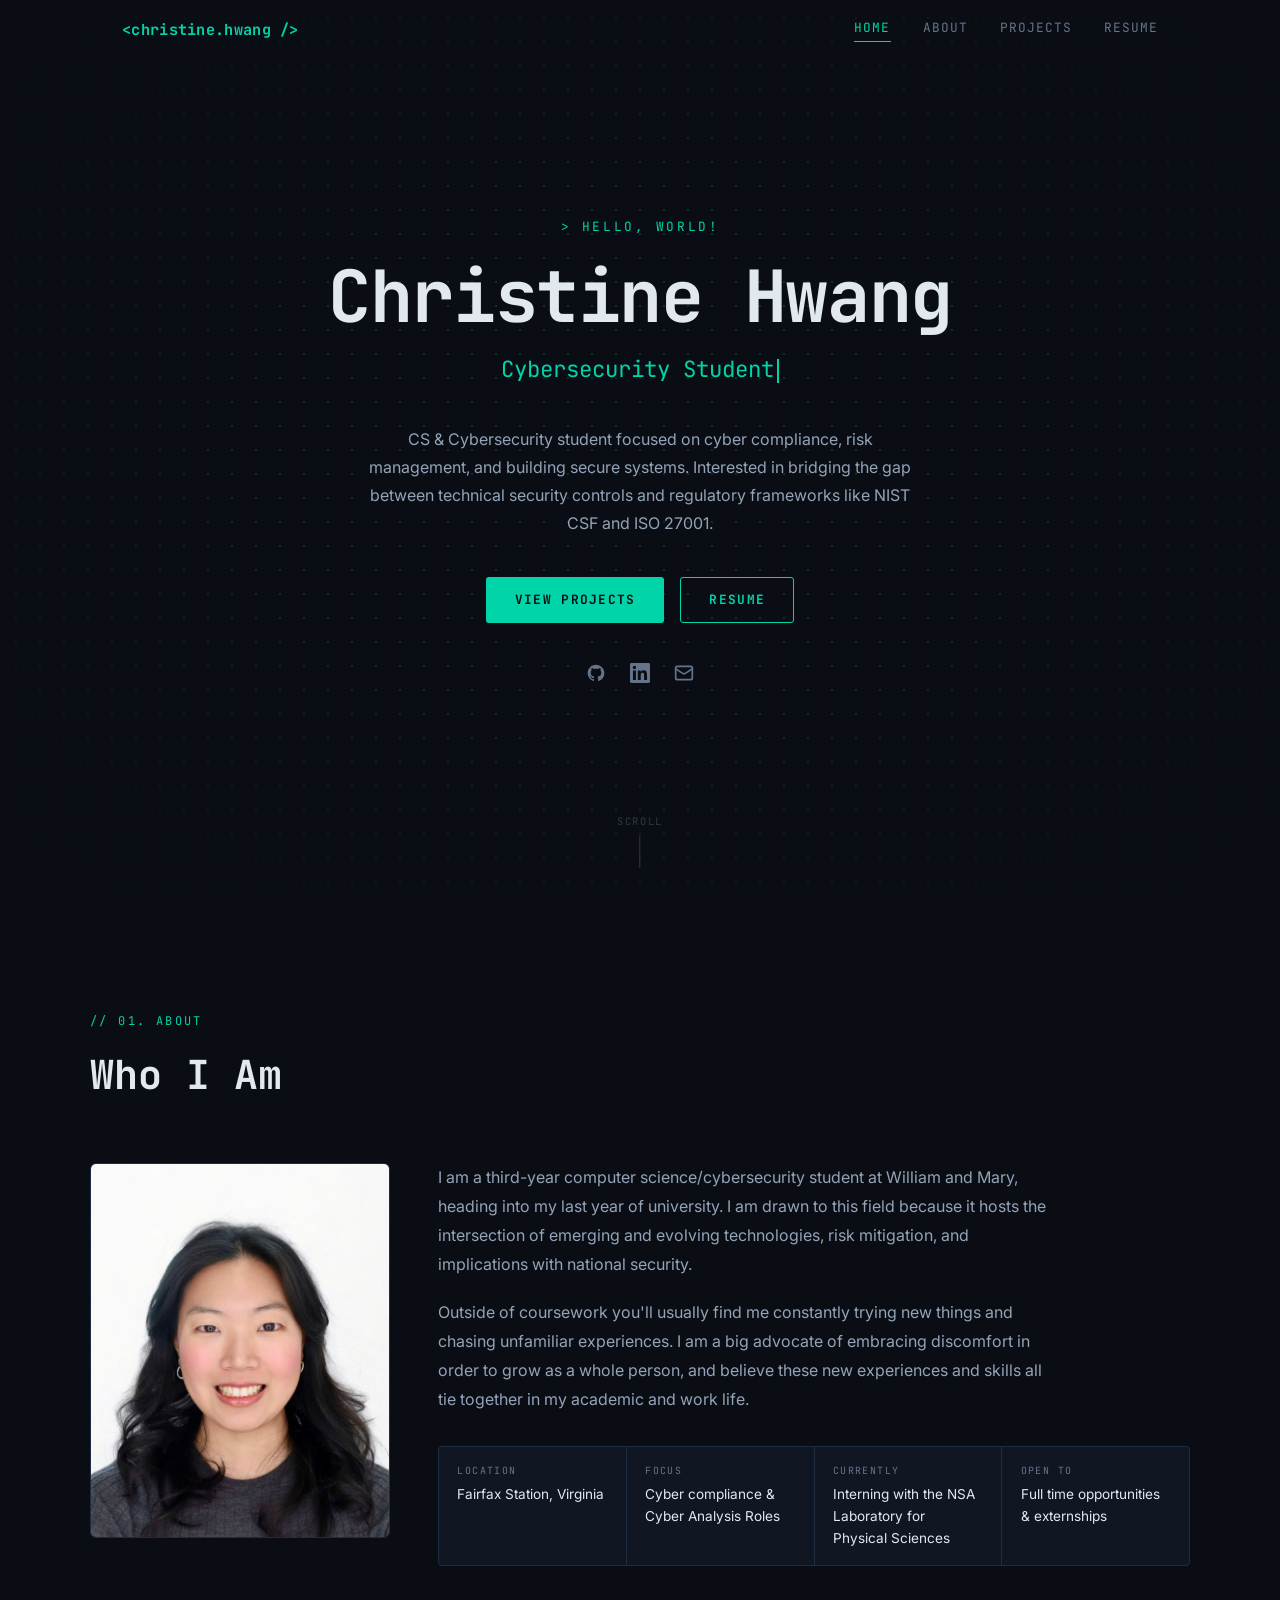
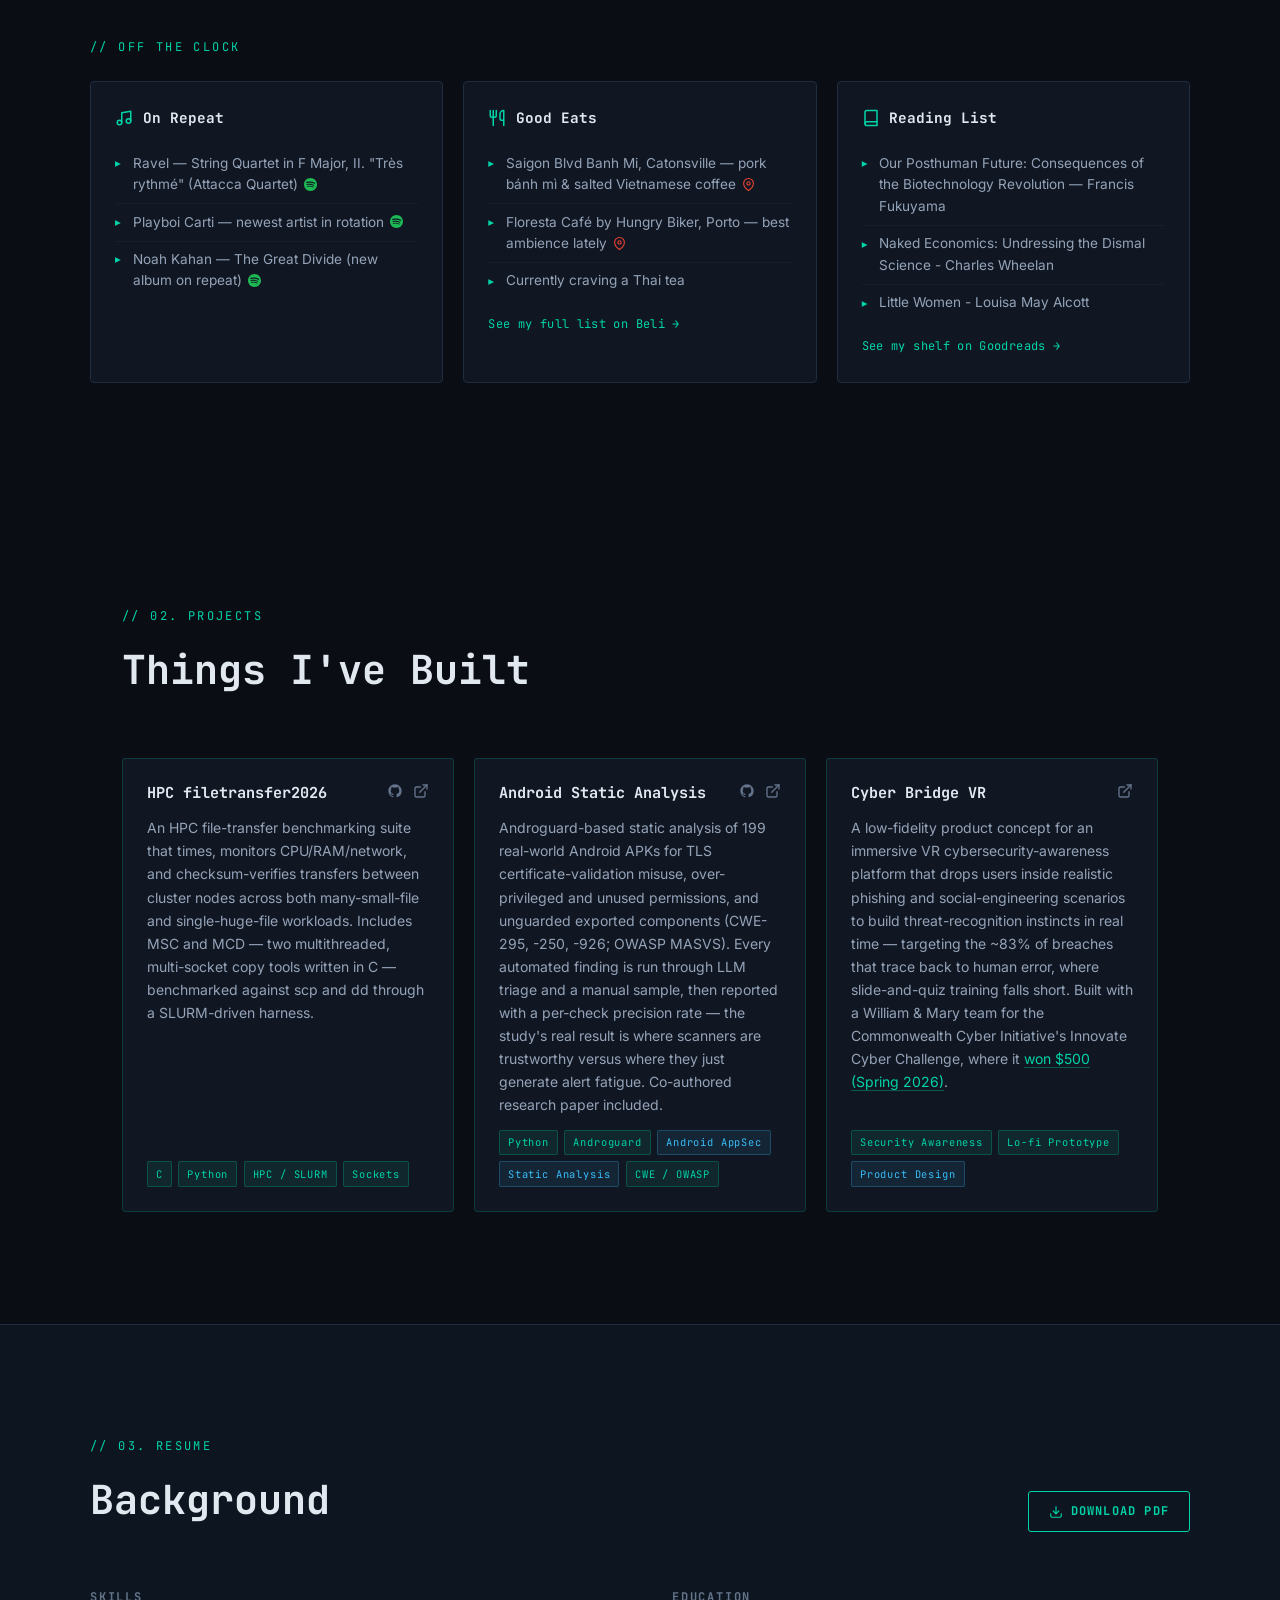
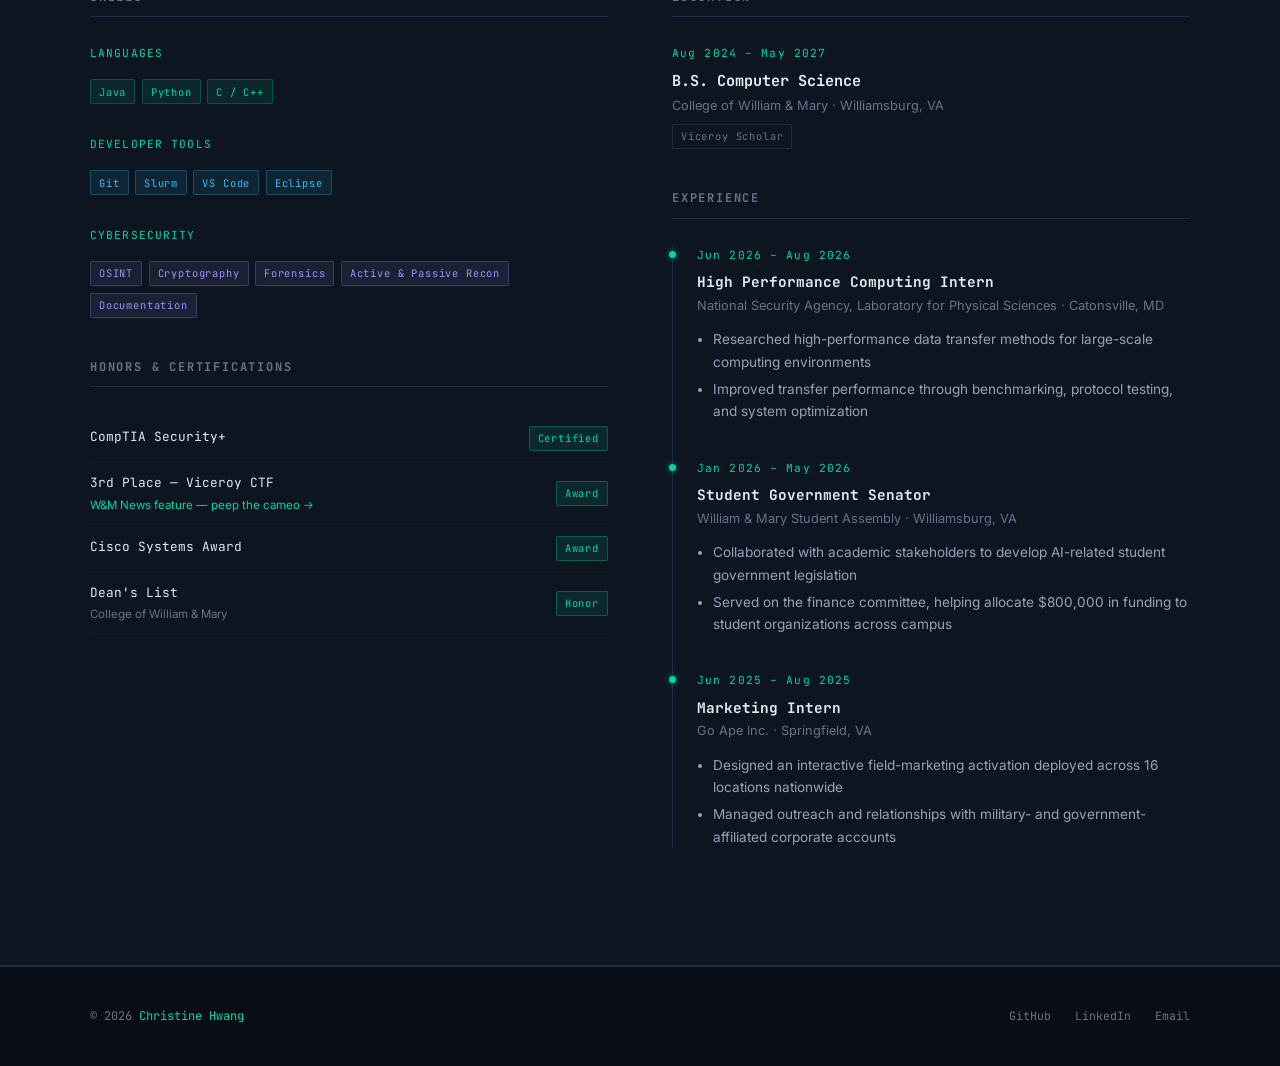
==== index.html @ 4d692318 "edit todo" ====
<!DOCTYPE html>
<html lang="en">
<head>
  <meta charset="UTF-8" />
  <meta name="viewport" content="width=device-width, initial-scale=1.0" />
  <title>Christine Hwang — Cybersecurity Portfolio</title>
  <meta name="description" content="Christine Hwang — CS &amp; Cybersecurity student focused on cyber compliance, risk management, and building secure systems." />

  <link rel="preconnect" href="https://fonts.googleapis.com" />
  <link rel="preconnect" href="https://fonts.gstatic.com" crossorigin />
  <link href="https://fonts.googleapis.com/css2?family=Inter:wght@400;500&family=JetBrains+Mono:wght@400;700&display=swap" rel="stylesheet" />

  <link rel="stylesheet" href="styles.css" />
</head>
<body>

  <!-- ===== Nav (fixed, scroll-spy) ===== -->
  <nav class="nav" id="nav" aria-label="Primary">
    <div class="nav__inner">
      <a class="nav__brand" href="#home">&lt;christine.hwang /&gt;</a>
      <div class="nav__links">
        <a href="#home" data-nav="home">Home</a>
        <a href="#about" data-nav="about">About</a>
        <a href="#projects" data-nav="projects">Projects</a>
        <a href="#resume" data-nav="resume">Resume</a>
      </div>
    </div>
  </nav>

  <main>

    <!-- ===== Hero ===== -->
    <section id="home" class="hero">
      <div class="hero__grid" aria-hidden="true"></div>
      <div class="hero__reveal" id="hero-reveal" aria-hidden="true"></div>
      <div class="hero__vignette" aria-hidden="true"></div>

      <div class="hero__content">
        <p class="hero__eyebrow">&gt; Hello, World!</p>
        <h1 class="hero__name">Christine Hwang</h1>
        <div class="hero__role">
          <span id="typed-role"></span><span class="cursor" aria-hidden="true"></span>
        </div>
        <p class="hero__intro">
          CS &amp; Cybersecurity student focused on cyber compliance, risk management, and
          building secure systems. Interested in bridging the gap between technical security
          controls and regulatory frameworks like NIST CSF and ISO 27001.
        </p>
        <div class="hero__actions">
          <a class="btn btn--solid" href="#projects">View Projects</a>
          <a class="btn btn--ghost" href="#resume">Resume</a>
        </div>
        <div class="hero__socials">
          <a href="https://github.com/chrisjhwang" aria-label="GitHub" target="_blank" rel="noopener noreferrer">
            <svg width="20" height="20" viewBox="0 0 24 24" fill="currentColor" aria-hidden="true"><path d="M12 2C6.477 2 2 6.484 2 12.017c0 4.425 2.865 8.18 6.839 9.504.5.092.682-.217.682-.483 0-.237-.008-.868-.013-1.703-2.782.605-3.369-1.343-3.369-1.343-.454-1.158-1.11-1.466-1.11-1.466-.908-.62.069-.608.069-.608 1.003.07 1.531 1.032 1.531 1.032.892 1.53 2.341 1.088 2.91.832.092-.647.35-1.088.636-1.338-2.22-.253-4.555-1.113-4.555-4.951 0-1.093.39-1.988 1.029-2.688-.103-.253-.446-1.272.098-2.65 0 0 .84-.27 2.75 1.026A9.564 9.564 0 0112 6.844c.85.004 1.705.115 2.504.337 1.909-1.296 2.747-1.027 2.747-1.027.546 1.379.202 2.398.1 2.651.64.7 1.028 1.595 1.028 2.688 0 3.848-2.339 4.695-4.566 4.943.359.309.678.92.678 1.855 0 1.338-.012 2.419-.012 2.747 0 .268.18.58.688.482A10.019 10.019 0 0022 12.017C22 6.484 17.522 2 12 2z" /></svg>
          </a>
          <a href="https://linkedin.com/in/christine-hwang-834550258/" aria-label="LinkedIn" target="_blank" rel="noopener noreferrer">
            <svg width="20" height="20" viewBox="0 0 24 24" fill="currentColor" aria-hidden="true"><path d="M20.447 20.452h-3.554v-5.569c0-1.328-.027-3.037-1.852-3.037-1.853 0-2.136 1.445-2.136 2.939v5.667H9.351V9h3.414v1.561h.046c.477-.9 1.637-1.85 3.37-1.85 3.601 0 4.267 2.37 4.267 5.455v6.286zM5.337 7.433a2.062 2.062 0 01-2.063-2.065 2.064 2.064 0 112.063 2.065zm1.782 13.019H3.555V9h3.564v11.452zM22.225 0H1.771C.792 0 0 .774 0 1.729v20.542C0 23.227.792 24 1.771 24h20.451C23.2 24 24 23.227 24 22.271V1.729C24 .774 23.2 0 22.222 0h.003z" /></svg>
          </a>
          <!-- TODO: confirm this is the email you want public -->
          <a href="mailto:christinehwang19@gmail.com" aria-label="Email">
            <svg width="20" height="20" viewBox="0 0 24 24" fill="none" stroke="currentColor" stroke-width="2" stroke-linecap="round" stroke-linejoin="round" aria-hidden="true"><rect x="2" y="4" width="20" height="16" rx="2" /><path d="m22 7-8.97 5.7a1.94 1.94 0 0 1-2.06 0L2 7" /></svg>
          </a>
        </div>
      </div>

      <div class="hero__scroll" aria-hidden="true">
        <span>SCROLL</span>
        <div class="hero__scroll-line"></div>
      </div>
    </section>

    <!-- ===== About ===== -->
    <section id="about" class="section about">
      <div class="about__inner">
        <div class="section__head">
          <p class="eyebrow">// 01. About</p>
          <h2>Who I Am</h2>
        </div>

        <div class="about__body">
          <!-- Headshot: drop a file named headshot.jpg in the repo root and it appears automatically -->
          <div class="about__photo">
            <img id="about-photo" src="headshot.jpg" alt="Christine Hwang" style="display:none" />
            <div id="about-photo-ph" class="about__photo-ph" role="img" aria-label="Add a headshot">
              <svg width="34" height="34" viewBox="0 0 24 24" fill="none" stroke="currentColor" stroke-width="1.5" stroke-linecap="round" stroke-linejoin="round" aria-hidden="true"><path d="M23 19a2 2 0 0 1-2 2H3a2 2 0 0 1-2-2V8a2 2 0 0 1 2-2h4l2-3h6l2 3h4a2 2 0 0 1 2 2z"/><circle cx="12" cy="13" r="4"/></svg>
              <span class="about__photo-name">headshot.jpg</span>
              <span class="about__photo-hint">drop your photo in the repo root</span>
            </div>
          </div>

          <div class="about__text">
            <!-- TODO: rewrite this in your own voice -->
            <p>
              
              I am a third-year computer science/cybersecurity student at William and Mary, heading into my last year
              of university. I am drawn to this field because it hosts the intersection of emerging and evolving technologies,
              risk mitigation, and implications with national security. 
            </p>
            <p>
              Outside of coursework you'll usually find me constantly trying new things and chasing unfamiliar experiences.
              I am a big advocate of embracing discomfort in order to grow as a whole person, and believe these new experiences
              and skills all tie together in my academic and work life. 
            </p>

            <!-- TODO: fill in your real details -->
            <dl class="about__facts">
              <div><dt>Location</dt><dd>Fairfax Station, Virginia</dd></div>
              <div><dt>Focus</dt><dd>Cyber compliance &amp; Cyber Analysis Roles</dd></div>
              <div><dt>Currently</dt><dd>Interning with the NSA Laboratory for Physical Sciences</dd></div>
              <div><dt>Open to</dt><dd>Full time opportunities &amp; externships</dd></div>
            </dl>
          </div>
        </div>

        <!-- ===== Personal interests ===== -->
        <div class="about__interests-head">
          <p class="eyebrow">// off the clock</p>
        </div>
        <div class="interests">

          <article class="interest">
            <div class="interest__head">
              <svg width="18" height="18" viewBox="0 0 24 24" fill="none" stroke="currentColor" stroke-width="2" stroke-linecap="round" stroke-linejoin="round" aria-hidden="true"><path d="M9 18V5l12-2v13"/><circle cx="6" cy="18" r="3"/><circle cx="18" cy="16" r="3"/></svg>
              <h3>On Repeat</h3>
            </div>
            <ul>
              <li><a href="https://open.spotify.com/track/03xNvkEGvWun72mB5sA6zo" target="_blank" rel="noopener noreferrer">Ravel — String Quartet in F Major, II. "Très rythmé" (Attacca Quartet)<svg class="spotify-ico" viewBox="0 0 24 24" fill="currentColor" aria-hidden="true"><path d="M12 0C5.4 0 0 5.4 0 12s5.4 12 12 12 12-5.4 12-12S18.66 0 12 0zm5.521 17.34c-.24.359-.66.48-1.021.24-2.82-1.74-6.36-2.101-10.561-1.141-.418.122-.779-.179-.899-.539-.12-.421.18-.78.54-.9 4.56-1.021 8.52-.6 11.64 1.32.42.18.479.659.301 1.02zm1.44-3.3c-.301.42-.841.6-1.262.3-3.239-1.98-8.159-2.58-11.939-1.38-.479.12-1.02-.12-1.14-.6-.12-.48.12-1.021.6-1.141C9.6 9.9 15 10.561 18.72 12.84c.361.181.54.78.241 1.2zm.12-3.36C15.24 8.4 8.82 8.16 5.16 9.301c-.6.179-1.2-.181-1.38-.721-.18-.601.18-1.2.72-1.381 4.26-1.26 11.28-1.02 15.721 1.621.539.3.719 1.02.419 1.56-.299.421-1.02.599-1.559.3z"/></svg></a></li>
              <li><a href="https://open.spotify.com/artist/699OTQXzgjhIYAHMy9RyPD" target="_blank" rel="noopener noreferrer">Playboi Carti — newest artist in rotation<svg class="spotify-ico" viewBox="0 0 24 24" fill="currentColor" aria-hidden="true"><path d="M12 0C5.4 0 0 5.4 0 12s5.4 12 12 12 12-5.4 12-12S18.66 0 12 0zm5.521 17.34c-.24.359-.66.48-1.021.24-2.82-1.74-6.36-2.101-10.561-1.141-.418.122-.779-.179-.899-.539-.12-.421.18-.78.54-.9 4.56-1.021 8.52-.6 11.64 1.32.42.18.479.659.301 1.02zm1.44-3.3c-.301.42-.841.6-1.262.3-3.239-1.98-8.159-2.58-11.939-1.38-.479.12-1.02-.12-1.14-.6-.12-.48.12-1.021.6-1.141C9.6 9.9 15 10.561 18.72 12.84c.361.181.54.78.241 1.2zm.12-3.36C15.24 8.4 8.82 8.16 5.16 9.301c-.6.179-1.2-.181-1.38-.721-.18-.601.18-1.2.72-1.381 4.26-1.26 11.28-1.02 15.721 1.621.539.3.719 1.02.419 1.56-.299.421-1.02.599-1.559.3z"/></svg></a></li>
              <li><a href="https://open.spotify.com/album/0TSynllAnze7KMhv6J7W18" target="_blank" rel="noopener noreferrer">Noah Kahan — The Great Divide (new album on repeat)<svg class="spotify-ico" viewBox="0 0 24 24" fill="currentColor" aria-hidden="true"><path d="M12 0C5.4 0 0 5.4 0 12s5.4 12 12 12 12-5.4 12-12S18.66 0 12 0zm5.521 17.34c-.24.359-.66.48-1.021.24-2.82-1.74-6.36-2.101-10.561-1.141-.418.122-.779-.179-.899-.539-.12-.421.18-.78.54-.9 4.56-1.021 8.52-.6 11.64 1.32.42.18.479.659.301 1.02zm1.44-3.3c-.301.42-.841.6-1.262.3-3.239-1.98-8.159-2.58-11.939-1.38-.479.12-1.02-.12-1.14-.6-.12-.48.12-1.021.6-1.141C9.6 9.9 15 10.561 18.72 12.84c.361.181.54.78.241 1.2zm.12-3.36C15.24 8.4 8.82 8.16 5.16 9.301c-.6.179-1.2-.181-1.38-.721-.18-.601.18-1.2.72-1.381 4.26-1.26 11.28-1.02 15.721 1.621.539.3.719 1.02.419 1.56-.299.421-1.02.599-1.559.3z"/></svg></a></li>
            </ul>
          </article>

          <article class="interest">
            <div class="interest__head">
              <svg width="18" height="18" viewBox="0 0 24 24" fill="none" stroke="currentColor" stroke-width="2" stroke-linecap="round" stroke-linejoin="round" aria-hidden="true"><path d="M3 2v7c0 1.1.9 2 2 2h4a2 2 0 0 0 2-2V2"/><path d="M7 2v20"/><path d="M21 15V2a5 5 0 0 0-5 5v6c0 1.1.9 2 2 2h3Zm0 0v7"/></svg>
              <h3>Good Eats</h3>
            </div>
            <ul>
              <li><a href="https://maps.app.goo.gl/Cpziunf4CgiHxiMq6" target="_blank" rel="noopener noreferrer">Saigon Blvd Banh Mi, Catonsville — pork bánh mì &amp; salted Vietnamese coffee<svg class="map-ico" viewBox="0 0 24 24" fill="none" stroke="currentColor" stroke-width="2" stroke-linecap="round" stroke-linejoin="round" aria-hidden="true"><path d="M21 10c0 7-9 13-9 13s-9-6-9-13a9 9 0 0 1 18 0z"/><circle cx="12" cy="10" r="3"/></svg></a></li>
              <li><a href="https://maps.app.goo.gl/yTopE5r37aTAWzpeA" target="_blank" rel="noopener noreferrer">Floresta Café by Hungry Biker, Porto — best ambience lately<svg class="map-ico" viewBox="0 0 24 24" fill="none" stroke="currentColor" stroke-width="2" stroke-linecap="round" stroke-linejoin="round" aria-hidden="true"><path d="M21 10c0 7-9 13-9 13s-9-6-9-13a9 9 0 0 1 18 0z"/><circle cx="12" cy="10" r="3"/></svg></a></li>
              <li>Currently craving a Thai tea</li>
            </ul>
            <a class="interest__link" href="https://beliapp.co/app/chwang02" target="_blank" rel="noopener noreferrer">See my full list on Beli →</a>
          </article>

          <article class="interest">
            <div class="interest__head">
              <svg width="18" height="18" viewBox="0 0 24 24" fill="none" stroke="currentColor" stroke-width="2" stroke-linecap="round" stroke-linejoin="round" aria-hidden="true"><path d="M4 19.5A2.5 2.5 0 0 1 6.5 17H20"/><path d="M6.5 2H20v20H6.5A2.5 2.5 0 0 1 4 19.5v-15A2.5 2.5 0 0 1 6.5 2z"/></svg>
              <h3>Reading List</h3>
            </div>
            <ul>
              <li>Our Posthuman Future: Consequences of the Biotechnology Revolution — Francis Fukuyama</li>
              <li>Naked Economics: Undressing the Dismal Science - Charles Wheelan</li>
              <li>Little Women - Louisa May Alcott</li>
            </ul>
            <a class="interest__link" href="https://www.goodreads.com/user/show/165734428-christine" target="_blank" rel="noopener noreferrer">See my shelf on Goodreads →</a>
          </article>

        </div>
      </div>
    </section>

    <!-- ===== Projects ===== -->
    <section id="projects" class="section projects">
      <div class="section__head">
        <p class="eyebrow">// 02. Projects</p>
        <h2>Things I&apos;ve Built</h2>
      </div>

      <div class="project-grid">

        <!-- Real project -->
        <article class="card card--highlight">
          <div class="card__top">
            <h3>HPC filetransfer2026</h3>
            <div class="card__links">
              <a href="https://github.com/chrisjhwang/filetransfer2026" aria-label="GitHub" target="_blank" rel="noopener noreferrer">
                <svg width="16" height="16" viewBox="0 0 24 24" fill="currentColor" aria-hidden="true"><path d="M12 2C6.477 2 2 6.484 2 12.017c0 4.425 2.865 8.18 6.839 9.504.5.092.682-.217.682-.483 0-.237-.008-.868-.013-1.703-2.782.605-3.369-1.343-3.369-1.343-.454-1.158-1.11-1.466-1.11-1.466-.908-.62.069-.608.069-.608 1.003.07 1.531 1.032 1.531 1.032.892 1.53 2.341 1.088 2.91.832.092-.647.35-1.088.636-1.338-2.22-.253-4.555-1.113-4.555-4.951 0-1.093.39-1.988 1.029-2.688-.103-.253-.446-1.272.098-2.65 0 0 .84-.27 2.75 1.026A9.564 9.564 0 0112 6.844c.85.004 1.705.115 2.504.337 1.909-1.296 2.747-1.027 2.747-1.027.546 1.379.202 2.398.1 2.651.64.7 1.028 1.595 1.028 2.688 0 3.848-2.339 4.695-4.566 4.943.359.309.678.92.678 1.855 0 1.338-.012 2.419-.012 2.747 0 .268.18.58.688.482A10.019 10.019 0 0022 12.017C22 6.484 17.522 2 12 2z" /></svg>
              </a>
              <a href="https://github.com/chrisjhwang/filetransfer2026/tree/feature/first-commit/docs" aria-label="Docs" target="_blank" rel="noopener noreferrer">
                <svg width="16" height="16" viewBox="0 0 24 24" fill="none" stroke="currentColor" stroke-width="2" stroke-linecap="round" stroke-linejoin="round" aria-hidden="true"><path d="M18 13v6a2 2 0 0 1-2 2H5a2 2 0 0 1-2-2V8a2 2 0 0 1 2-2h6" /><polyline points="15 3 21 3 21 9" /><line x1="10" y1="14" x2="21" y2="3" /></svg>
              </a>
            </div>
          </div>
          <p class="card__desc">
            An HPC file-transfer benchmarking suite that times, monitors CPU/RAM/network, and
            checksum-verifies transfers between cluster nodes across both many-small-file and
            single-huge-file workloads. Includes MSC and MCD — two multithreaded, multi-socket
            copy tools written in C — benchmarked against scp and dd through a SLURM-driven harness.
          </p>
          <div class="tags">
            <span class="tag" data-tag="default">C</span>
            <span class="tag" data-tag="default">Python</span>
            <span class="tag" data-tag="default">HPC / SLURM</span>
            <span class="tag" data-tag="default">Sockets</span>
          </div>
        </article>

        <!-- Real project -->
        <article class="card card--highlight">
          <div class="card__top">
            <h3>Android Static Analysis</h3>
            <div class="card__links">
              <a href="https://github.com/chrisjhwang/mobile-application-security-static-analysis" aria-label="GitHub" target="_blank" rel="noopener noreferrer">
                <svg width="16" height="16" viewBox="0 0 24 24" fill="currentColor" aria-hidden="true"><path d="M12 2C6.477 2 2 6.484 2 12.017c0 4.425 2.865 8.18 6.839 9.504.5.092.682-.217.682-.483 0-.237-.008-.868-.013-1.703-2.782.605-3.369-1.343-3.369-1.343-.454-1.158-1.11-1.466-1.11-1.466-.908-.62.069-.608.069-.608 1.003.07 1.531 1.032 1.531 1.032.892 1.53 2.341 1.088 2.91.832.092-.647.35-1.088.636-1.338-2.22-.253-4.555-1.113-4.555-4.951 0-1.093.39-1.988 1.029-2.688-.103-.253-.446-1.272.098-2.65 0 0 .84-.27 2.75 1.026A9.564 9.564 0 0112 6.844c.85.004 1.705.115 2.504.337 1.909-1.296 2.747-1.027 2.747-1.027.546 1.379.202 2.398.1 2.651.64.7 1.028 1.595 1.028 2.688 0 3.848-2.339 4.695-4.566 4.943.359.309.678.92.678 1.855 0 1.338-.012 2.419-.012 2.747 0 .268.18.58.688.482A10.019 10.019 0 0022 12.017C22 6.484 17.522 2 12 2z" /></svg>
              </a>
              <a href="https://github.com/chrisjhwang/mobile-application-security-static-analysis/blob/main/hwang-skibinski-report.pdf" aria-label="Research paper" target="_blank" rel="noopener noreferrer">
                <svg width="16" height="16" viewBox="0 0 24 24" fill="none" stroke="currentColor" stroke-width="2" stroke-linecap="round" stroke-linejoin="round" aria-hidden="true"><path d="M18 13v6a2 2 0 0 1-2 2H5a2 2 0 0 1-2-2V8a2 2 0 0 1 2-2h6" /><polyline points="15 3 21 3 21 9" /><line x1="10" y1="14" x2="21" y2="3" /></svg>
              </a>
            </div>
          </div>
          <p class="card__desc">
            Androguard-based static analysis of 199 real-world Android APKs for TLS certificate-validation
            misuse, over-privileged and unused permissions, and unguarded exported components (CWE-295, -250,
            -926; OWASP MASVS). Every automated finding is run through LLM triage and a manual sample, then
            reported with a per-check precision rate — the study's real result is where scanners are trustworthy
            versus where they just generate alert fatigue. Co-authored research paper included.
          </p>
          <div class="tags">
            <span class="tag" data-tag="default">Python</span>
            <span class="tag" data-tag="default">Androguard</span>
            <span class="tag" data-tag="blue">Android AppSec</span>
            <span class="tag" data-tag="blue">Static Analysis</span>
            <span class="tag" data-tag="default">CWE / OWASP</span>
          </div>
        </article>

        <!-- Real project -->
        <article class="card card--highlight">
          <div class="card__top">
            <h3>Cyber Bridge VR</h3>
            <div class="card__links">
              <a href="https://sites.google.com/odu.edu/cyber-bridge-vr/home" aria-label="Project site" target="_blank" rel="noopener noreferrer">
                <svg width="16" height="16" viewBox="0 0 24 24" fill="none" stroke="currentColor" stroke-width="2" stroke-linecap="round" stroke-linejoin="round" aria-hidden="true"><path d="M18 13v6a2 2 0 0 1-2 2H5a2 2 0 0 1-2-2V8a2 2 0 0 1 2-2h6" /><polyline points="15 3 21 3 21 9" /><line x1="10" y1="14" x2="21" y2="3" /></svg>
              </a>
            </div>
          </div>
          <p class="card__desc">
            A low-fidelity product concept for an immersive VR cybersecurity-awareness platform that drops
            users inside realistic phishing and social-engineering scenarios to build threat-recognition
            instincts in real time — targeting the ~83% of breaches that trace back to human error, where
            slide-and-quiz training falls short. Built with a William &amp; Mary team for the
            Commonwealth Cyber Initiative's Innovate Cyber Challenge, where it
            <a href="https://covacci.org/innovation/innovate-cyber-challenge/innovate-cyber-spring-2026/" target="_blank" rel="noopener noreferrer">won $500 (Spring 2026)</a>.
          </p>
          <div class="tags">
            <span class="tag" data-tag="default">Security Awareness</span>
            <span class="tag" data-tag="default">Lo-fi Prototype</span>
            <span class="tag" data-tag="blue">Product Design</span>
          </div>
        </article>

      </div>
    </section>

    <!-- ===== Resume ===== -->
    <section id="resume" class="section resume">
      <div class="resume__inner">
        <div class="section__head resume__head">
          <div>
            <p class="eyebrow">// 03. Resume</p>
            <h2>Background</h2>
          </div>
          <!-- TODO: drop resume.pdf next to these files -->
          <a class="btn btn--ghost btn--sm" href="resume.pdf" download>
            <svg width="14" height="14" viewBox="0 0 24 24" fill="none" stroke="currentColor" stroke-width="2" stroke-linecap="round" stroke-linejoin="round" aria-hidden="true"><path d="M21 15v4a2 2 0 0 1-2 2H5a2 2 0 0 1-2-2v-4" /><polyline points="7 10 12 15 17 10" /><line x1="12" y1="15" x2="12" y2="3" /></svg>
            Download PDF
          </a>
        </div>

        <div class="resume__cols">

          <!-- Left: Skills + Certs -->
          <div>
            <h3 class="resume__label">Skills</h3>

            <div class="skill-group">
              <p class="skill-group__title">Languages</p>
              <div class="tags">
                <span class="tag" data-tag="default">Java</span>
                <span class="tag" data-tag="default">Python</span>
                <span class="tag" data-tag="default">C / C++</span>
              </div>
            </div>

            <div class="skill-group">
              <p class="skill-group__title">Developer Tools</p>
              <div class="tags">
                <span class="tag" data-tag="blue">Git</span>
                <span class="tag" data-tag="blue">Slurm</span>
                <span class="tag" data-tag="blue">VS Code</span>
                <span class="tag" data-tag="blue">Eclipse</span>
              </div>
            </div>

            <div class="skill-group">
              <p class="skill-group__title">Cybersecurity</p>
              <div class="tags">
                <span class="tag" data-tag="purple">OSINT</span>
                <span class="tag" data-tag="purple">Cryptography</span>
                <span class="tag" data-tag="purple">Forensics</span>
                <span class="tag" data-tag="purple">Active &amp; Passive Recon</span>
                <span class="tag" data-tag="purple">Documentation</span>
              </div>
            </div>

            <h3 class="resume__label resume__label--spaced">Honors &amp; Certifications</h3>
            <div class="cert">
              <div><p class="cert__name">CompTIA Security+</p></div>
              <span class="badge badge--earned">Certified</span>
            </div>
            <div class="cert">
              <div><p class="cert__name">3rd Place — Viceroy CTF</p><p class="cert__date"><a href="https://news.wm.edu/2026/04/30/university-hosted-symposium-demonstrates-cyber-leadership/" target="_blank" rel="noopener noreferrer">W&amp;M News feature — peep the cameo →</a></p></div>
              <span class="badge badge--earned">Award</span>
            </div>
            <div class="cert">
              <div><p class="cert__name">Cisco Systems Award</p></div>
              <span class="badge badge--earned">Award</span>
            </div>
            <div class="cert">
              <div><p class="cert__name">Dean&apos;s List</p><p class="cert__date">College of William &amp; Mary</p></div>
              <span class="badge badge--earned">Honor</span>
            </div>
          </div>

          <!-- Right: Education + Experience -->
          <div>
            <h3 class="resume__label">Education</h3>
            <div class="edu">
              <p class="edu__period">Aug 2024 – May 2027</p>
              <h4 class="edu__title">B.S. Computer Science</h4>
              <p class="edu__meta">College of William &amp; Mary · Williamsburg, VA</p>
              <div class="tags">
                <span class="tag" data-tag="plain">Viceroy Scholar</span>
              </div>
            </div>

            <h3 class="resume__label resume__label--spaced">Experience</h3>
            <div class="timeline">
              <div class="tl-item">
                <span class="tl-dot" aria-hidden="true"></span>
                <p class="tl-period">Jun 2026 – Aug 2026</p>
                <h4 class="tl-title">High Performance Computing Intern</h4>
                <p class="tl-org">National Security Agency, Laboratory for Physical Sciences · Catonsville, MD</p>
                <ul>
                  <li>Researched high-performance data transfer methods for large-scale computing environments</li>
                  <li>Improved transfer performance through benchmarking, protocol testing, and system optimization</li>
                </ul>
              </div>
              <div class="tl-item">
                <span class="tl-dot" aria-hidden="true"></span>
                <p class="tl-period">Jan 2026 – May 2026</p>
                <h4 class="tl-title">Student Government Senator</h4>
                <p class="tl-org">William &amp; Mary Student Assembly · Williamsburg, VA</p>
                <ul>
                  <li>Collaborated with academic stakeholders to develop AI-related student government legislation</li>
                  <li>Served on the finance committee, helping allocate $800,000 in funding to student organizations across campus</li>
                </ul>
              </div>
              <div class="tl-item">
                <span class="tl-dot" aria-hidden="true"></span>
                <p class="tl-period">Jun 2025 – Aug 2025</p>
                <h4 class="tl-title">Marketing Intern</h4>
                <p class="tl-org">Go Ape Inc. · Springfield, VA</p>
                <ul>
                  <li>Designed an interactive field-marketing activation deployed across 16 locations nationwide</li>
                  <li>Managed outreach and relationships with military- and government-affiliated corporate accounts</li>
                </ul>
              </div>
            </div>
          </div>

        </div>
      </div>
    </section>

  </main>

  <!-- ===== Footer ===== -->
  <footer class="footer">
    <div class="footer__inner">
      <p class="footer__copy">© <span id="year">2026</span> <span class="accent">Christine Hwang</span></p>
      <div class="footer__links">
        <a href="https://github.com/chrisjhwang" target="_blank" rel="noopener noreferrer">GitHub</a>
        <a href="https://linkedin.com/in/christine-hwang-834550258/" target="_blank" rel="noopener noreferrer">LinkedIn</a>
        <a href="mailto:christinehwang19@gmail.com">Email</a>
      </div>
    </div>
  </footer>

  <script src="main.js"></script>
</body>
</html>
---- styles.css ----
/* =========================================================
   Christine Hwang — Cybersecurity Portfolio
   Dark "terminal" theme. Ported from a Figma Make design to a
   zero-build static site. Swap --accent to re-skin everything.
   ========================================================= */

:root {
  --bg:        #0a0e14;   /* page background */
  --bg-alt:    #0d1620;   /* resume section */
  --card:      #111722;   /* project cards */
  --border:    #1e2d40;   /* hairlines */
  --ink:       #e2e8f0;   /* primary text */
  --muted:     #94a3b8;   /* body copy */
  --dim:       #64748b;   /* labels / inactive */
  --accent:    #00d4a8;   /* teal signature */
  --blue:      #38bdf8;
  --purple:    #a78bfa;
  --amber:     #f59e0b;

  --mono: 'JetBrains Mono', ui-monospace, monospace;
  --sans: 'Inter', system-ui, sans-serif;

  --maxw: 1100px;
}

/* ---------- Reset ---------- */
*, *::before, *::after { box-sizing: border-box; }
html { scroll-behavior: smooth; -webkit-text-size-adjust: 100%; }
body {
  margin: 0;
  background: var(--bg);
  color: var(--ink);
  font-family: var(--sans);
  line-height: 1.6;
  -webkit-font-smoothing: antialiased;
}
img { max-width: 100%; display: block; }
a { color: inherit; }

::-webkit-scrollbar { width: 4px; }
::-webkit-scrollbar-track { background: var(--bg); }
::-webkit-scrollbar-thumb { background: var(--border); border-radius: 2px; }
::selection { background: rgba(0, 212, 168, 0.25); color: var(--ink); }

/* ---------- Nav ---------- */
.nav {
  position: fixed;
  inset: 0 0 auto 0;
  z-index: 50;
  background: transparent;
  border-bottom: 1px solid transparent;
  transition: background 0.3s ease, border-color 0.3s ease, backdrop-filter 0.3s ease;
}
.nav.is-scrolled {
  background: rgba(10, 14, 20, 0.92);
  backdrop-filter: blur(12px);
  border-bottom-color: var(--border);
}
.nav__inner {
  max-width: var(--maxw);
  margin: 0 auto;
  padding: 0 2rem;
  height: 60px;
  display: flex;
  align-items: center;
  justify-content: space-between;
}
.nav__brand {
  font-family: var(--mono);
  font-size: 0.95rem;
  font-weight: 700;
  color: var(--accent);
  text-decoration: none;
  letter-spacing: 0.02em;
}
.nav__links { display: flex; gap: 2rem; align-items: center; }
.nav__links a {
  font-family: var(--mono);
  font-size: 0.8rem;
  color: var(--dim);
  text-decoration: none;
  letter-spacing: 0.08em;
  text-transform: uppercase;
  padding-bottom: 2px;
  border-bottom: 1px solid transparent;
  transition: color 0.2s ease, border-color 0.2s ease;
}
.nav__links a:hover { color: var(--ink); }
.nav__links a.is-active { color: var(--accent); border-bottom-color: var(--accent); }

/* ---------- Buttons ---------- */
.btn {
  display: inline-flex;
  align-items: center;
  gap: 0.5rem;
  font-family: var(--mono);
  font-size: 0.8rem;
  font-weight: 700;
  letter-spacing: 0.1em;
  text-transform: uppercase;
  text-decoration: none;
  padding: 0.75rem 1.75rem;
  border-radius: 3px;
  border: 1px solid transparent;
  cursor: pointer;
  transition: opacity 0.2s ease, background 0.2s ease, transform 0.2s ease;
}
.btn--sm { padding: 0.6rem 1.25rem; font-size: 0.75rem; }
.btn--solid { background: var(--accent); color: var(--bg); }
.btn--solid:hover { opacity: 0.85; transform: translateY(-1px); }
.btn--ghost { background: transparent; color: var(--accent); border-color: var(--accent); }
.btn--ghost:hover { background: rgba(0, 212, 168, 0.1); transform: translateY(-1px); }

/* ---------- Section shell ---------- */
.section { padding: 7rem 2rem; }
.section__head { margin-bottom: 3.5rem; }
.eyebrow {
  font-family: var(--mono);
  font-size: 0.75rem;
  color: var(--accent);
  letter-spacing: 0.2em;
  text-transform: uppercase;
  margin: 0 0 0.75rem;
}
h2 {
  font-family: var(--mono);
  font-size: clamp(1.75rem, 4vw, 2.5rem);
  font-weight: 700;
  color: var(--ink);
  margin: 0;
}
.accent { color: var(--accent); }

/* ---------- Hero ---------- */
.hero {
  position: relative;
  min-height: 100vh;
  display: flex;
  align-items: center;
  justify-content: center;
  overflow: hidden;
  background: var(--bg);
}
.hero__grid,
.hero__reveal,
.hero__vignette { position: absolute; inset: 0; }
.hero__grid {
  background-image: radial-gradient(circle at center, rgba(0, 212, 168, 0.18) 1.2px, transparent 1.4px);
  background-size: 24px 24px;
  background-position: center;
}
.hero__reveal {
  background-image: radial-gradient(circle at center, rgba(0, 212, 168, 0.45) 2px, transparent 2.2px);
  background-size: 24px 24px;
  background-position: center;
  opacity: 0;
  transition: opacity 0.2s ease;
  --mx: -200px;
  --my: -200px;
  -webkit-mask-image: radial-gradient(circle at var(--mx) var(--my), #000 80px, transparent 140px);
  mask-image: radial-gradient(circle at var(--mx) var(--my), #000 80px, transparent 140px);
}
.hero.is-hovering .hero__reveal { opacity: 1; }
.hero__vignette {
  background: radial-gradient(ellipse at center, transparent 40%, var(--bg) 100%);
  pointer-events: none;
}
.hero__content {
  position: relative;
  z-index: 10;
  text-align: center;
  padding: 0 1.5rem;
  max-width: 780px;
}
.hero__eyebrow {
  font-family: var(--mono);
  font-size: 0.8rem;
  color: var(--accent);
  letter-spacing: 0.2em;
  text-transform: uppercase;
  margin: 0 0 1.25rem;
}
.hero__name {
  font-family: var(--mono);
  font-size: clamp(2.5rem, 6vw, 4.5rem);
  font-weight: 700;
  color: var(--ink);
  line-height: 1.1;
  letter-spacing: -0.02em;
  margin: 0 0 1rem;
}
.hero__role {
  font-family: var(--mono);
  font-size: clamp(1rem, 2.5vw, 1.4rem);
  color: var(--accent);
  min-height: 2em;
  margin-bottom: 1.75rem;
}
.cursor {
  display: inline-block;
  width: 2px;
  height: 1.1em;
  background: var(--accent);
  margin-left: 3px;
  vertical-align: middle;
  animation: blink 1s step-end infinite;
}
.hero__intro {
  font-size: 1rem;
  color: var(--muted);
  line-height: 1.75;
  max-width: 560px;
  margin: 0 auto 2.5rem;
}
.hero__actions { display: flex; gap: 1rem; justify-content: center; flex-wrap: wrap; }
.hero__socials { display: flex; gap: 1.5rem; justify-content: center; margin-top: 2.5rem; }
.hero__socials a { color: var(--dim); display: inline-flex; transition: color 0.2s ease; }
.hero__socials a:hover { color: var(--accent); }

.hero__scroll {
  position: absolute;
  bottom: 2rem;
  left: 50%;
  transform: translateX(-50%);
  display: flex;
  flex-direction: column;
  align-items: center;
  gap: 0.4rem;
  opacity: 0.4;
}
.hero__scroll span {
  font-family: var(--mono);
  font-size: 0.65rem;
  color: var(--dim);
  letter-spacing: 0.15em;
}
.hero__scroll-line {
  width: 1px;
  height: 32px;
  background: var(--dim);
  animation: pulse 2s ease-in-out infinite;
}

@keyframes blink { 0%, 100% { opacity: 1; } 50% { opacity: 0; } }
@keyframes pulse { 0%, 100% { opacity: 0.4; } 50% { opacity: 1; } }

/* ---------- About ---------- */
.about__inner { max-width: var(--maxw); margin: 0 auto; }
.about__body {
  display: grid;
  grid-template-columns: 300px 1fr;
  gap: 3rem;
  align-items: start;
  margin-bottom: 4.5rem;
}

/* Headshot */
.about__photo {
  position: relative;
  aspect-ratio: 4 / 5;
  border: 1px solid var(--border);
  border-radius: 6px;
  overflow: hidden;
  background: var(--card);
  transition: border-color 0.25s ease;
}
.about__photo:hover { border-color: rgba(0, 212, 168, 0.45); }
.about__photo img { width: 100%; height: 100%; object-fit: cover; }
.about__photo-ph {
  position: absolute;
  inset: 0;
  display: flex;
  flex-direction: column;
  align-items: center;
  justify-content: center;
  gap: 0.6rem;
  color: var(--dim);
  border: 1px dashed var(--border);
  border-radius: 6px;
  background: radial-gradient(circle at center, rgba(0, 212, 168, 0.07) 1px, transparent 1.4px) 0 0 / 18px 18px;
}
.about__photo-name { font-family: var(--mono); font-size: 0.8rem; color: var(--accent); }
.about__photo-hint { font-family: var(--mono); font-size: 0.66rem; color: var(--dim); letter-spacing: 0.03em; }

/* About text */
.about__text p { color: var(--muted); font-size: 1rem; line-height: 1.8; margin: 0 0 1.25rem; max-width: 62ch; }
.about__edit { color: var(--dim); font-style: italic; }

.about__facts {
  display: grid;
  grid-template-columns: repeat(auto-fit, minmax(160px, 1fr));
  gap: 1px;
  background: var(--border);
  border: 1px solid var(--border);
  border-radius: 4px;
  overflow: hidden;
  margin: 2rem 0 0;
}
.about__facts > div { background: var(--card); padding: 1rem 1.15rem; }
.about__facts dt {
  font-family: var(--mono);
  font-size: 0.62rem;
  letter-spacing: 0.14em;
  text-transform: uppercase;
  color: var(--dim);
  margin-bottom: 0.35rem;
}
.about__facts dd { margin: 0; font-size: 0.85rem; color: var(--ink); }

/* Personal interests */
.about__interests-head { margin-bottom: 1.5rem; }
.interests {
  display: grid;
  grid-template-columns: repeat(auto-fit, minmax(240px, 1fr));
  gap: 1.25rem;
}
.interest {
  background: var(--card);
  border: 1px solid var(--border);
  border-radius: 4px;
  padding: 1.5rem;
  transition: border-color 0.25s ease, transform 0.25s ease;
}
.interest:hover { border-color: rgba(0, 212, 168, 0.4); transform: translateY(-3px); }
.interest__head { display: flex; align-items: center; gap: 0.6rem; margin-bottom: 1rem; color: var(--accent); }
.interest__head h3 { font-family: var(--mono); font-size: 0.9rem; font-weight: 700; color: var(--ink); margin: 0; }
.interest ul { list-style: none; margin: 0; padding: 0; }
.interest li {
  position: relative;
  font-size: 0.85rem;
  color: var(--muted);
  line-height: 1.6;
  padding: 0.45rem 0 0.45rem 1.1rem;
  border-bottom: 1px solid rgba(30, 45, 64, 0.35);
}
.interest li:last-child { border-bottom: 0; }
.interest li::before { content: "\25B8"; position: absolute; left: 0; color: var(--accent); font-size: 0.72rem; top: 0.55rem; }
.interest__link {
  display: inline-block;
  margin-top: 1rem;
  font-family: var(--mono);
  font-size: 0.75rem;
  letter-spacing: 0.03em;
  color: var(--accent);
  text-decoration: none;
  border-bottom: 1px solid transparent;
  transition: border-color 0.2s ease;
}
.interest__link:hover { border-bottom-color: var(--accent); }
.interest li a { color: inherit; text-decoration: none; transition: color 0.2s ease; }
.interest li a:hover { color: var(--accent); }
.spotify-ico { width: 13px; height: 13px; margin-left: 0.4rem; vertical-align: -0.12em; color: #1DB954; }
.map-ico { width: 13px; height: 13px; margin-left: 0.4rem; vertical-align: -0.12em; color: #EA4335; }

@media (max-width: 720px) {
  .about__body { grid-template-columns: 1fr; gap: 2rem; }
  .about__photo { max-width: 280px; }
}

/* ---------- Projects ---------- */
.projects { max-width: var(--maxw); margin: 0 auto; }
.project-grid {
  display: grid;
  grid-template-columns: repeat(auto-fill, minmax(320px, 1fr));
  gap: 1.25rem;
}
.card {
  background: var(--card);
  border: 1px solid var(--border);
  border-radius: 4px;
  padding: 1.5rem;
  display: flex;
  flex-direction: column;
  gap: 0.85rem;
  transition: border-color 0.25s ease, transform 0.25s ease, box-shadow 0.25s ease;
}
.card--highlight { border-color: rgba(0, 212, 168, 0.2); }
.card:hover {
  border-color: rgba(0, 212, 168, 0.5);
  transform: translateY(-3px);
  box-shadow: 0 8px 32px rgba(0, 212, 168, 0.08);
}
.card__top { display: flex; justify-content: space-between; align-items: flex-start; gap: 1rem; }
.card__top h3 {
  font-family: var(--mono);
  font-size: 0.95rem;
  font-weight: 700;
  color: var(--ink);
  margin: 0;
  line-height: 1.3;
}
.card__links { display: flex; gap: 0.6rem; flex-shrink: 0; }
.card__links a { color: var(--dim); display: inline-flex; transition: color 0.2s ease; }
.card__links a:hover { color: var(--accent); }
.card__desc { font-size: 0.875rem; color: var(--muted); line-height: 1.65; margin: 0; flex-grow: 1; }
.card__desc a {
  color: var(--accent);
  text-decoration: none;
  border-bottom: 1px solid rgba(0, 212, 168, 0.35);
  transition: border-color 0.2s ease;
}
.card__desc a:hover { border-bottom-color: var(--accent); }

/* ---------- Tags ---------- */
.tags { display: flex; flex-wrap: wrap; gap: 0.4rem; }
.tag {
  font-family: var(--mono);
  font-size: 0.65rem;
  letter-spacing: 0.08em;
  padding: 0.2rem 0.5rem;
  border-radius: 2px;
  color: var(--accent);
  background: rgba(0, 212, 168, 0.09);
  border: 1px solid rgba(0, 212, 168, 0.25);
}
.tag[data-tag="blue"]   { color: var(--blue);   background: rgba(56, 189, 248, 0.09);  border-color: rgba(56, 189, 248, 0.25); }
.tag[data-tag="purple"] { color: var(--purple); background: rgba(167, 139, 250, 0.09); border-color: rgba(167, 139, 250, 0.25); }
.tag[data-tag="plain"]  { color: var(--dim);    background: transparent;               border-color: var(--border); }

/* ---------- Resume ---------- */
.resume { background: var(--bg-alt); border-top: 1px solid var(--border); border-bottom: 1px solid var(--border); }
.resume__inner { max-width: var(--maxw); margin: 0 auto; }
.resume__head { display: flex; justify-content: space-between; align-items: flex-end; flex-wrap: wrap; gap: 1rem; }
.resume__cols { display: grid; grid-template-columns: repeat(auto-fit, minmax(300px, 1fr)); gap: 4rem; }
.resume__label {
  font-family: var(--mono);
  font-size: 0.75rem;
  letter-spacing: 0.15em;
  text-transform: uppercase;
  color: var(--dim);
  margin: 0 0 1.75rem;
  padding-bottom: 0.6rem;
  border-bottom: 1px solid var(--border);
}
.resume__label--spaced { margin-top: 2.5rem; }

/* Skills */
.skill-group { margin-bottom: 2rem; }
.skill-group__title {
  font-family: var(--mono);
  font-size: 0.7rem;
  color: var(--accent);
  letter-spacing: 0.1em;
  text-transform: uppercase;
  margin: 0 0 1rem;
}
.skill { margin-bottom: 0.9rem; }
.skill__row { display: flex; justify-content: space-between; margin-bottom: 0.35rem; }
.skill__row span { font-family: var(--mono); font-size: 0.78rem; color: var(--ink); }
.skill__pct { font-size: 0.7rem !important; color: var(--dim) !important; }
.skill__track { height: 3px; background: var(--border); border-radius: 2px; overflow: hidden; }
.skill__fill {
  height: 100%;
  width: 0;
  background: var(--accent);
  border-radius: 2px;
  box-shadow: 0 0 8px rgba(0, 212, 168, 0.4);
  transition: width 1s cubic-bezier(0.4, 0, 0.2, 1);
}

/* Certifications */
.cert {
  display: flex;
  justify-content: space-between;
  align-items: center;
  padding: 0.65rem 0;
  border-bottom: 1px solid rgba(30, 45, 64, 0.35);
}
.cert__name { font-family: var(--mono); font-size: 0.8rem; color: var(--ink); margin: 0 0 0.15rem; }
.cert__date { font-size: 0.72rem; color: var(--dim); margin: 0; }
.cert__date a { color: var(--accent); text-decoration: none; border-bottom: 1px solid transparent; transition: border-color 0.2s ease; }
.cert__date a:hover { border-bottom-color: var(--accent); }
.badge {
  font-family: var(--mono);
  font-size: 0.65rem;
  letter-spacing: 0.08em;
  padding: 0.2rem 0.5rem;
  border-radius: 2px;
  white-space: nowrap;
}
.badge--earned   { color: var(--accent); background: rgba(0, 212, 168, 0.1); border: 1px solid rgba(0, 212, 168, 0.3); }
.badge--progress { color: var(--amber);  background: rgba(245, 158, 11, 0.1); border: 1px solid rgba(245, 158, 11, 0.3); }

/* Education */
.edu { margin-bottom: 2.5rem; }
.edu__period { font-family: var(--mono); font-size: 0.7rem; color: var(--accent); letter-spacing: 0.1em; margin: 0 0 0.35rem; }
.edu__title { font-family: var(--mono); font-size: 0.95rem; font-weight: 700; color: var(--ink); margin: 0 0 0.15rem; }
.edu__meta { font-size: 0.8rem; color: var(--dim); margin: 0 0 0.5rem; }
.edu .tags { margin-top: 0.35rem; }

/* Experience timeline */
.timeline { display: block; }
.tl-item { position: relative; padding-left: 1.5rem; padding-bottom: 2rem; border-left: 1px solid var(--border); }
.tl-item:last-child { padding-bottom: 0; }
.tl-dot {
  position: absolute;
  left: -4px;
  top: 4px;
  width: 7px;
  height: 7px;
  border-radius: 50%;
  background: var(--accent);
  box-shadow: 0 0 6px rgba(0, 212, 168, 0.6);
}
.tl-period { font-family: var(--mono); font-size: 0.7rem; color: var(--accent); letter-spacing: 0.1em; margin: 0 0 0.35rem; }
.tl-title { font-family: var(--mono); font-size: 0.9rem; font-weight: 700; color: var(--ink); margin: 0 0 0.15rem; }
.tl-org { font-size: 0.8rem; color: var(--dim); margin: 0 0 0.75rem; }
.tl-item ul { margin: 0; padding-left: 1rem; }
.tl-item li { font-size: 0.85rem; color: var(--muted); line-height: 1.65; margin-bottom: 0.3rem; }

/* ---------- Footer ---------- */
.footer { padding: 2.5rem 2rem; border-top: 1px solid var(--border); background: var(--bg); }
.footer__inner {
  max-width: var(--maxw);
  margin: 0 auto;
  display: flex;
  justify-content: space-between;
  align-items: center;
  flex-wrap: wrap;
  gap: 1rem;
}
.footer__copy { font-family: var(--mono); font-size: 0.75rem; color: var(--dim); margin: 0; }
.footer__links { display: flex; gap: 1.5rem; }
.footer__links a {
  font-family: var(--mono);
  font-size: 0.72rem;
  color: var(--dim);
  text-decoration: none;
  transition: color 0.2s ease;
}
.footer__links a:hover { color: var(--accent); }

/* ---------- Responsive ---------- */
@media (max-width: 640px) {
  .nav__inner { padding: 0 1.25rem; }
  .nav__links { gap: 1.25rem; }
  .section { padding: 5rem 1.25rem; }
  .footer { padding: 2.5rem 1.25rem; }
  .resume__cols { gap: 2.5rem; }
}

/* ---------- Accessibility / motion ---------- */
:focus-visible { outline: 2px solid var(--accent); outline-offset: 3px; border-radius: 2px; }

@media (prefers-reduced-motion: reduce) {
  * { animation: none !important; transition: none !important; scroll-behavior: auto !important; }
  .skill__fill { transition: none !important; }
  .cursor { opacity: 1; }
}
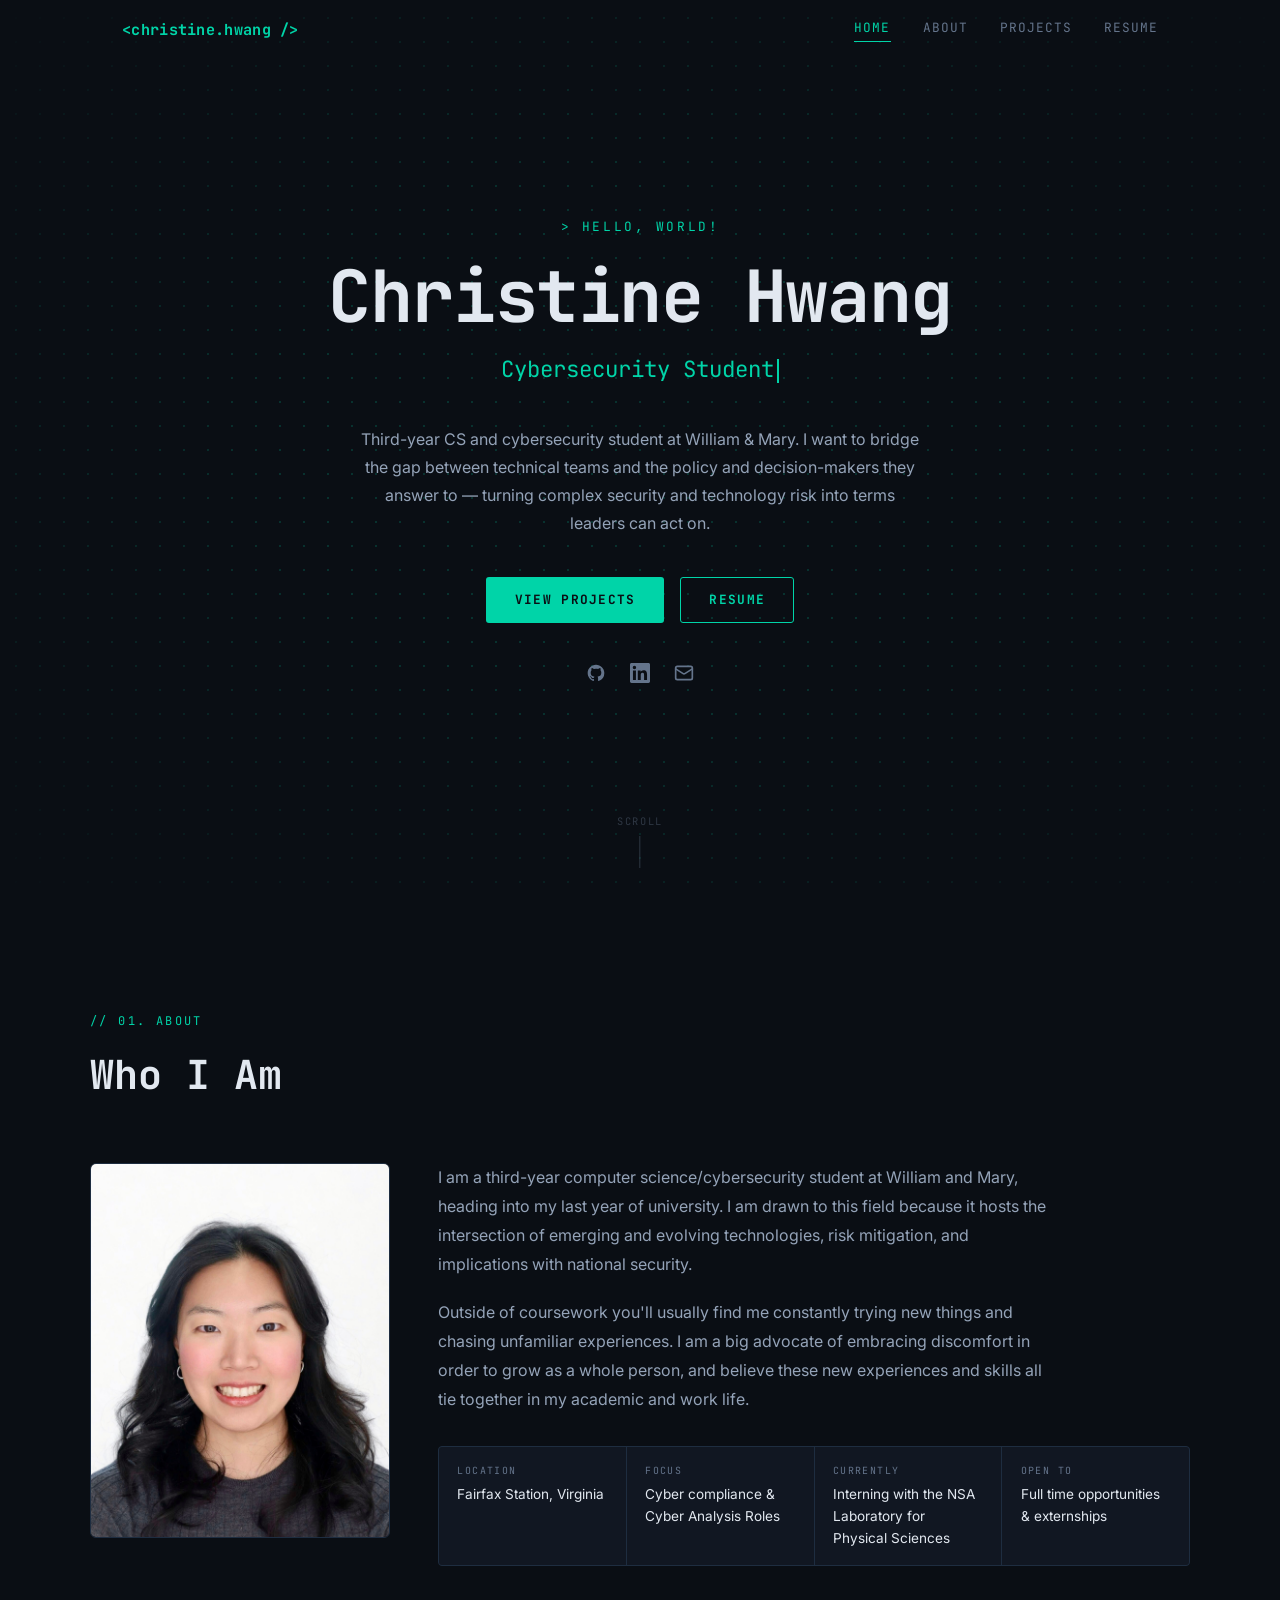
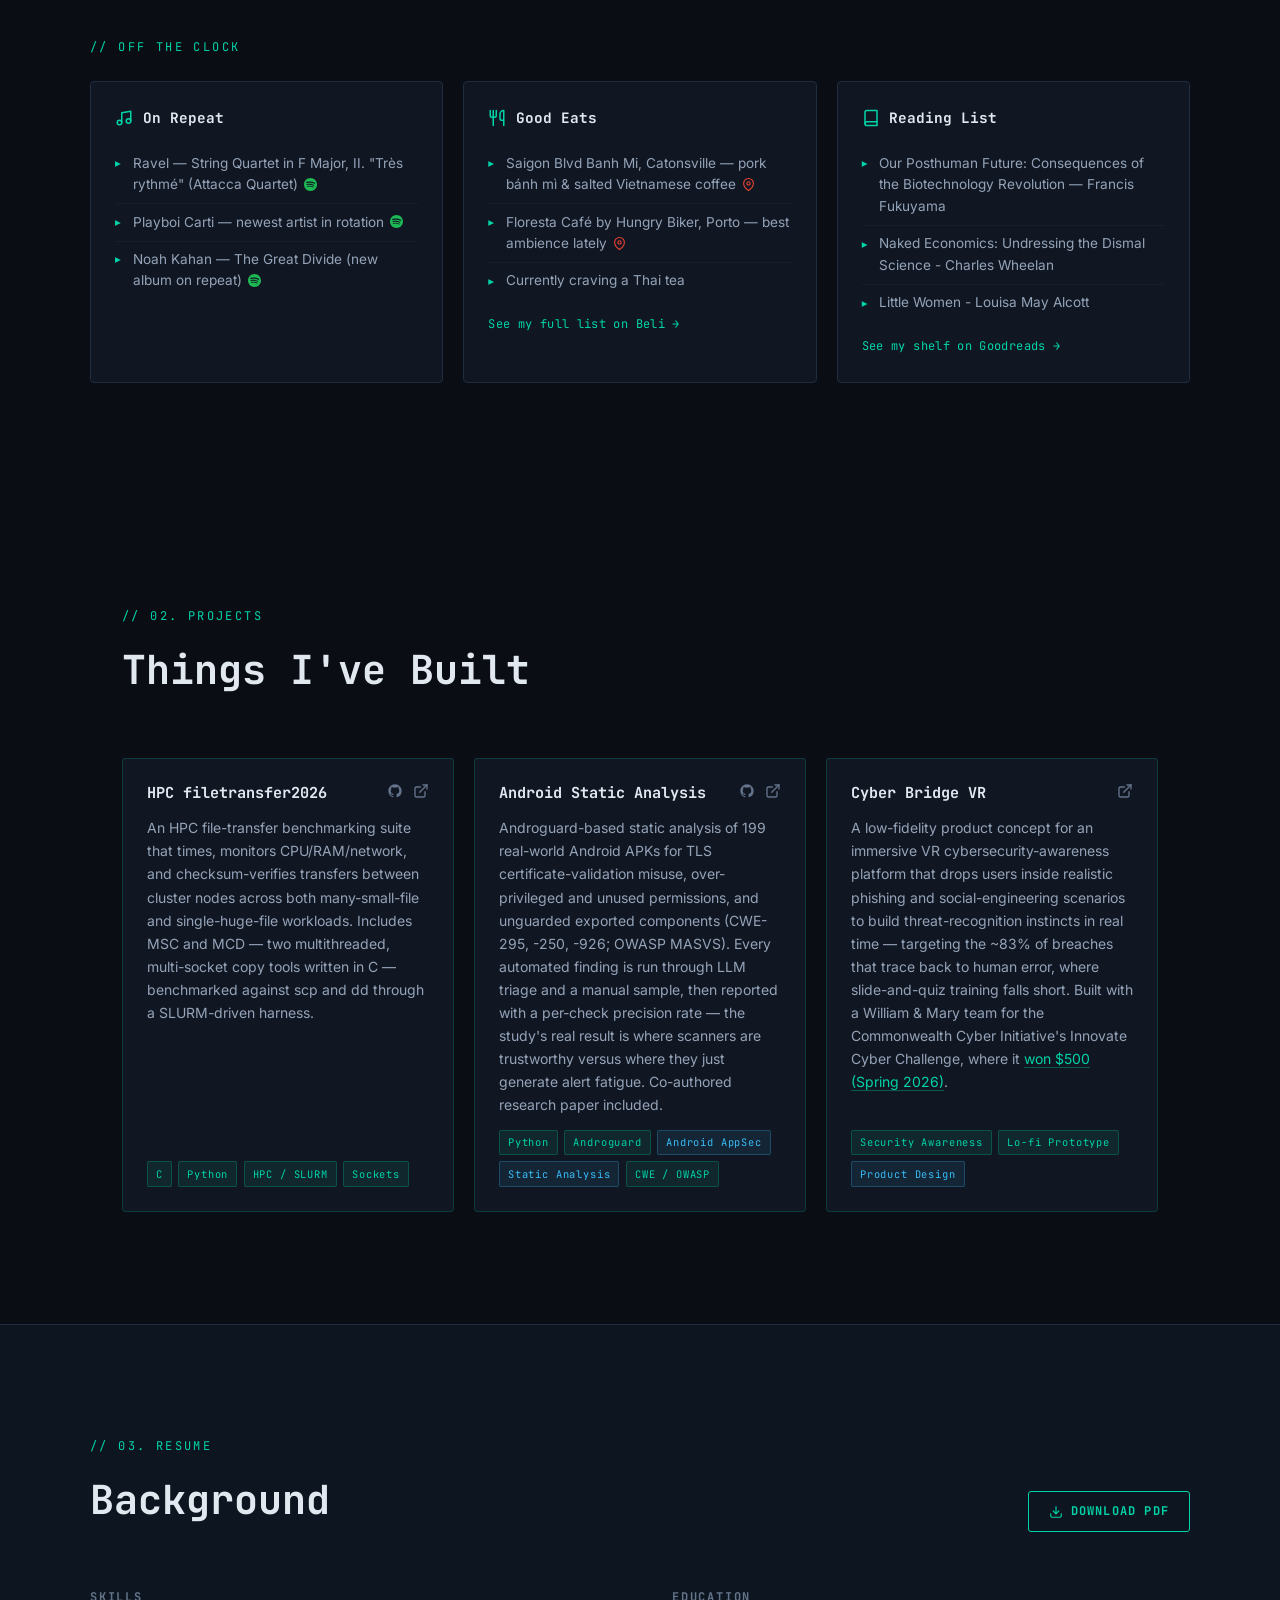
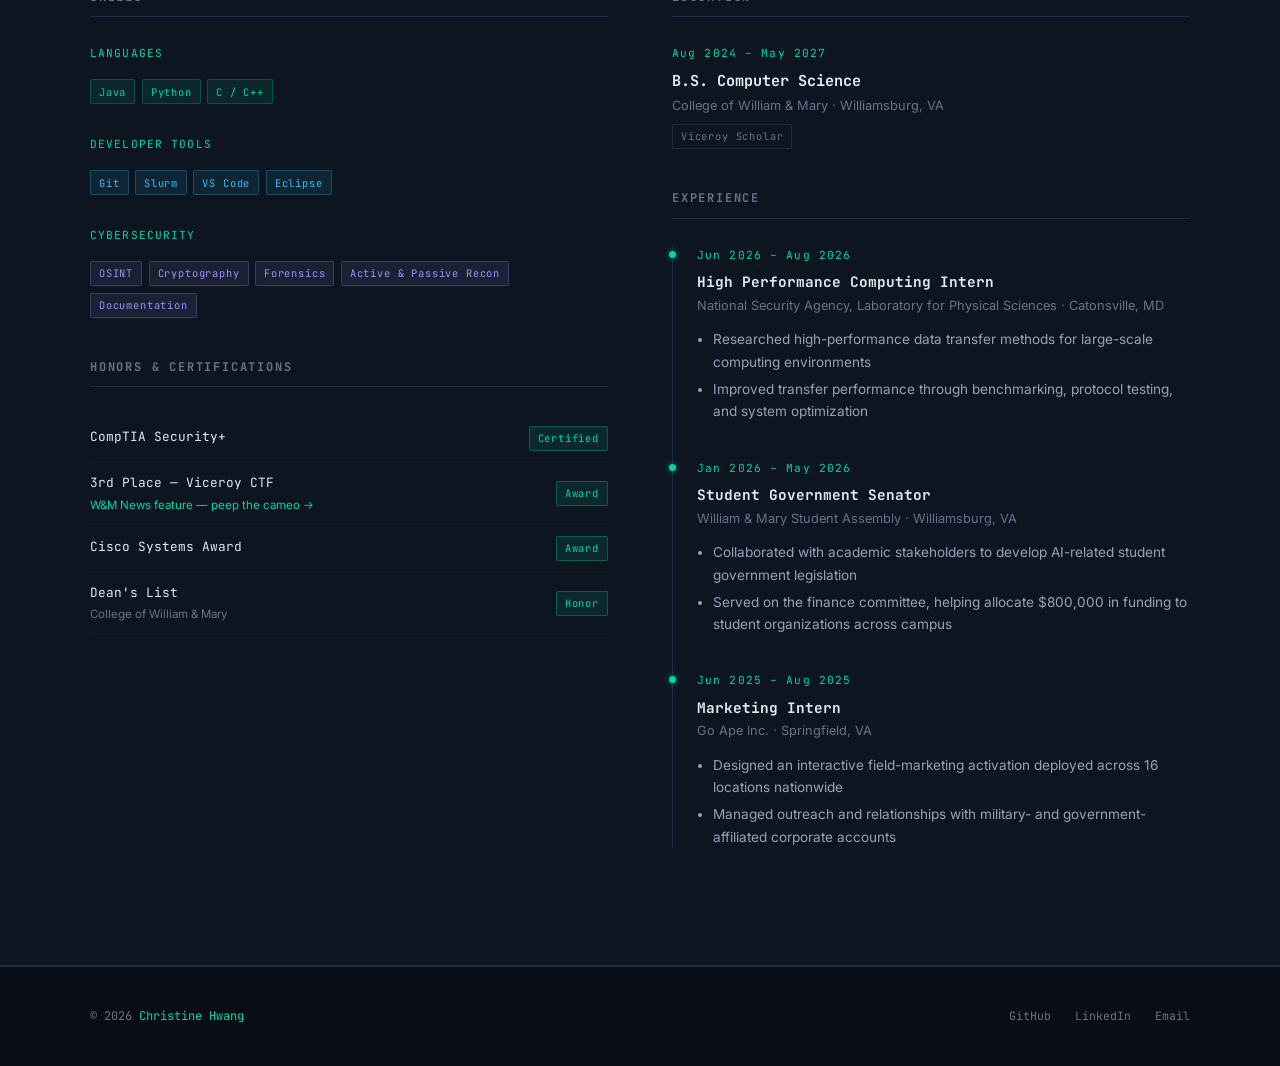
==== commit 9bdafdc0: "Reframe hero intro around technical/policy bridge; sync meta Co-Authored-By: Claude Opus 4.8 <norepl" ====
--- a/index.html
+++ b/index.html
@@ -4,7 +4,7 @@
   <meta charset="UTF-8" />
   <meta name="viewport" content="width=device-width, initial-scale=1.0" />
   <title>Christine Hwang — Cybersecurity Portfolio</title>
-  <meta name="description" content="Christine Hwang — CS &amp; Cybersecurity student focused on cyber compliance, risk management, and building secure systems." />
+  <meta name="description" content="Christine Hwang — CS &amp; cybersecurity student at William &amp; Mary, focused on bridging technical teams and the policy and decision-makers who act on their work." />
 
   <link rel="preconnect" href="https://fonts.googleapis.com" />
   <link rel="preconnect" href="https://fonts.gstatic.com" crossorigin />
@@ -42,9 +42,9 @@
           <span id="typed-role"></span><span class="cursor" aria-hidden="true"></span>
         </div>
         <p class="hero__intro">
-          CS &amp; Cybersecurity student focused on cyber compliance, risk management, and
-          building secure systems. Interested in bridging the gap between technical security
-          controls and regulatory frameworks like NIST CSF and ISO 27001.
+          Third-year CS and cybersecurity student at William &amp; Mary. I want to bridge the gap
+          between technical teams and the policy and decision-makers they answer to — turning complex
+          security and technology risk into terms leaders can act on.
         </p>
         <div class="hero__actions">
           <a class="btn btn--solid" href="#projects">View Projects</a>
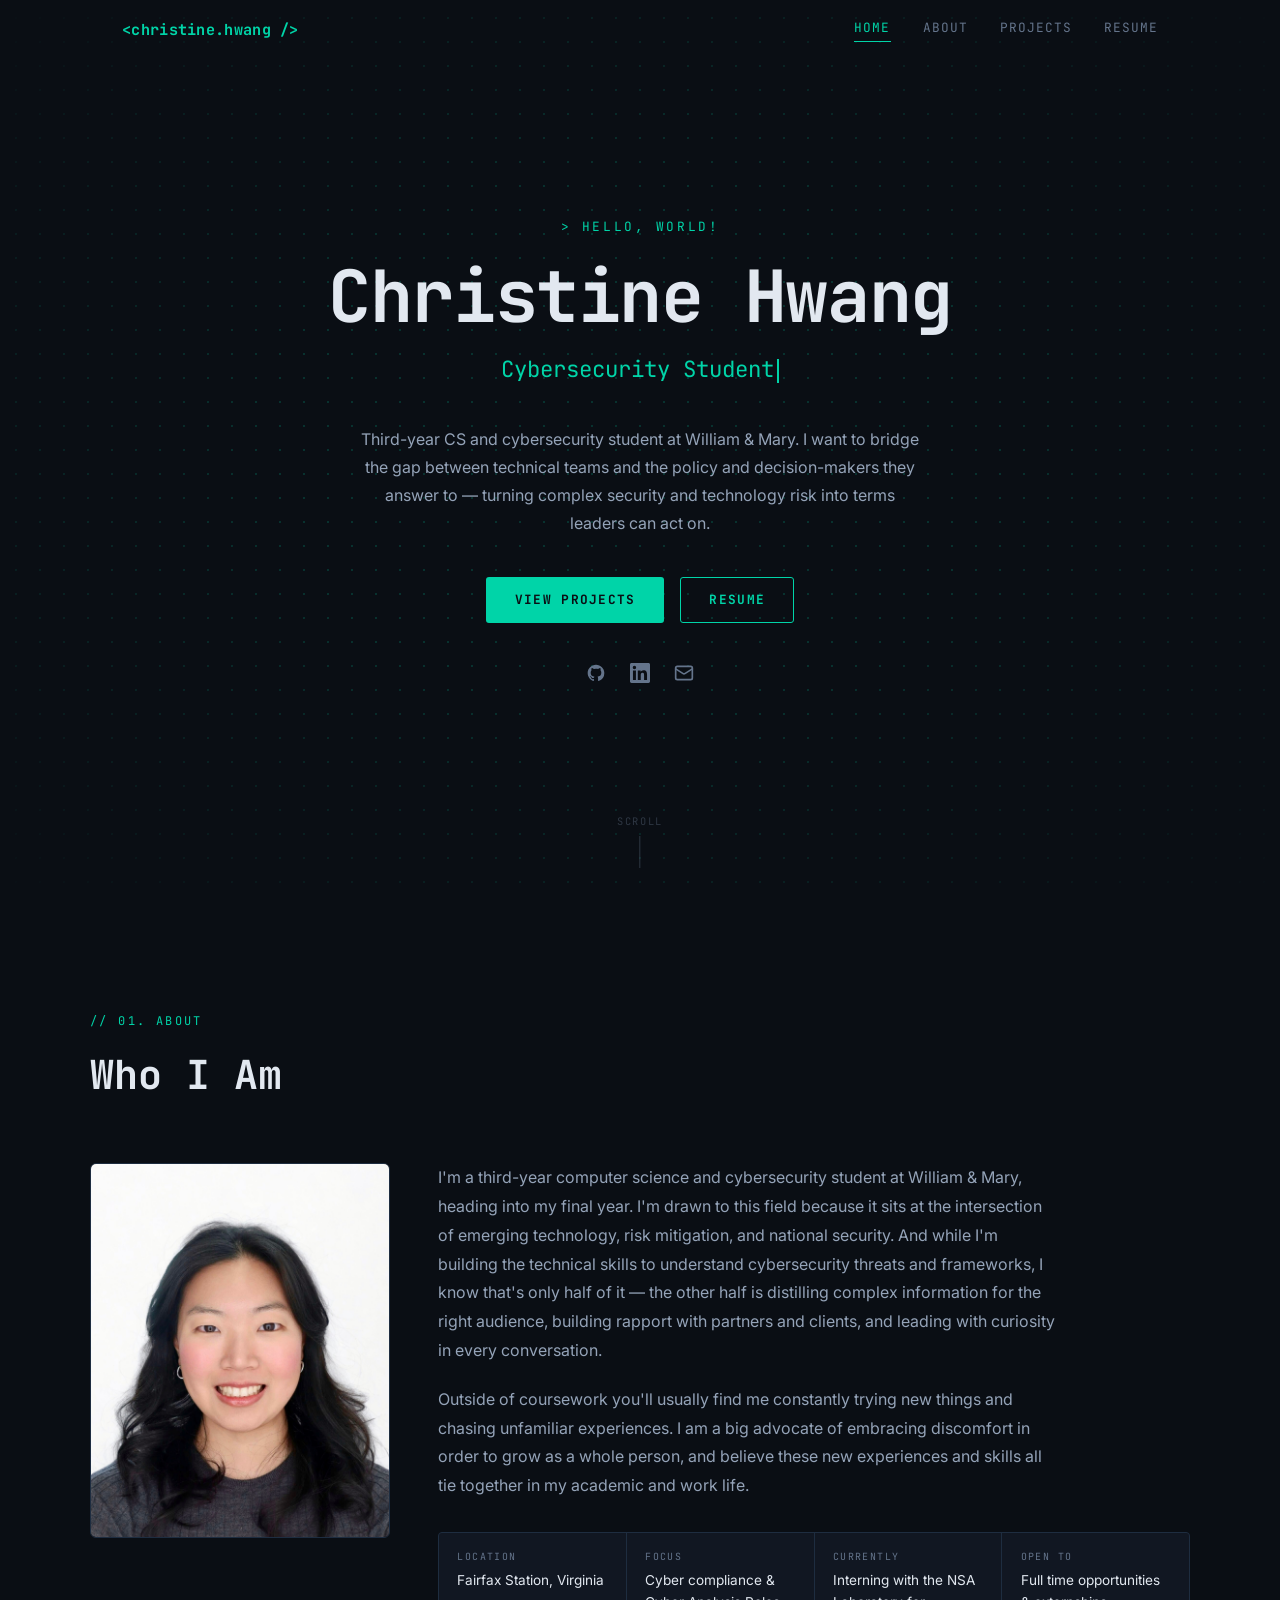
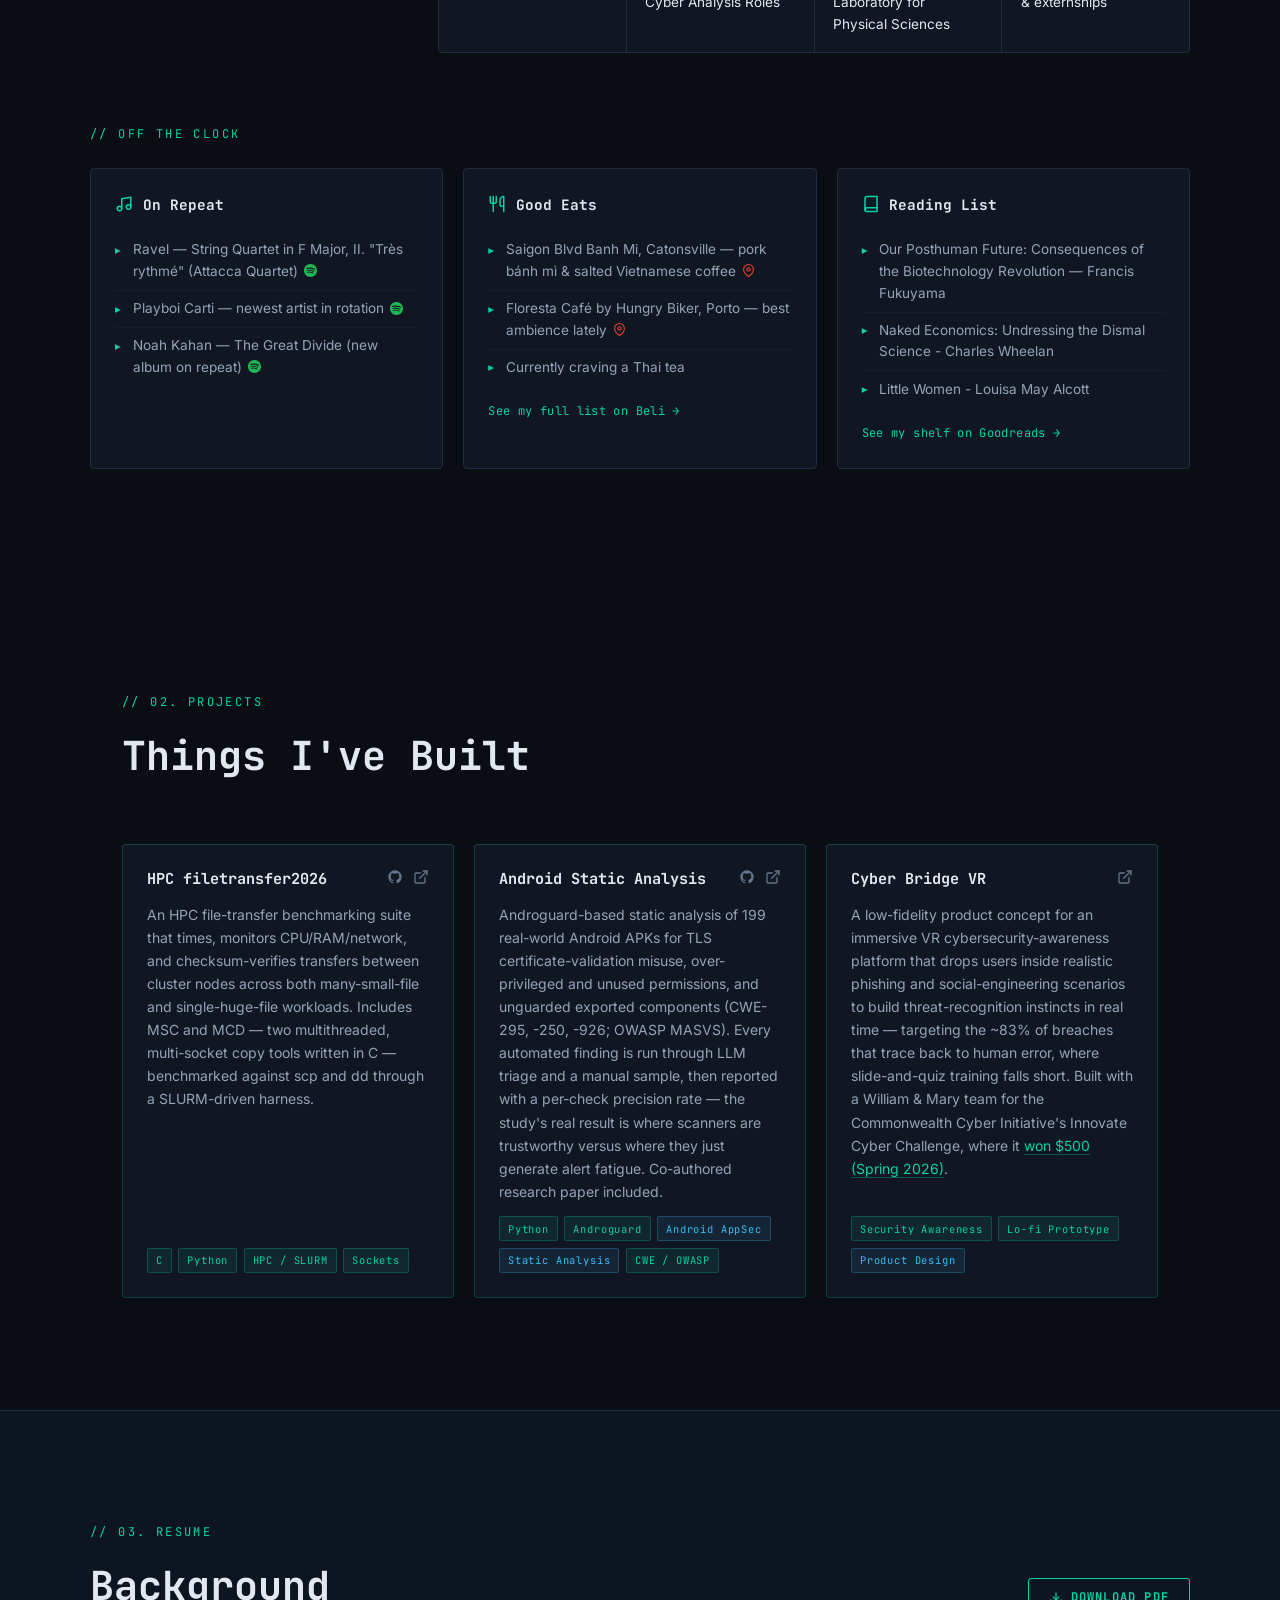
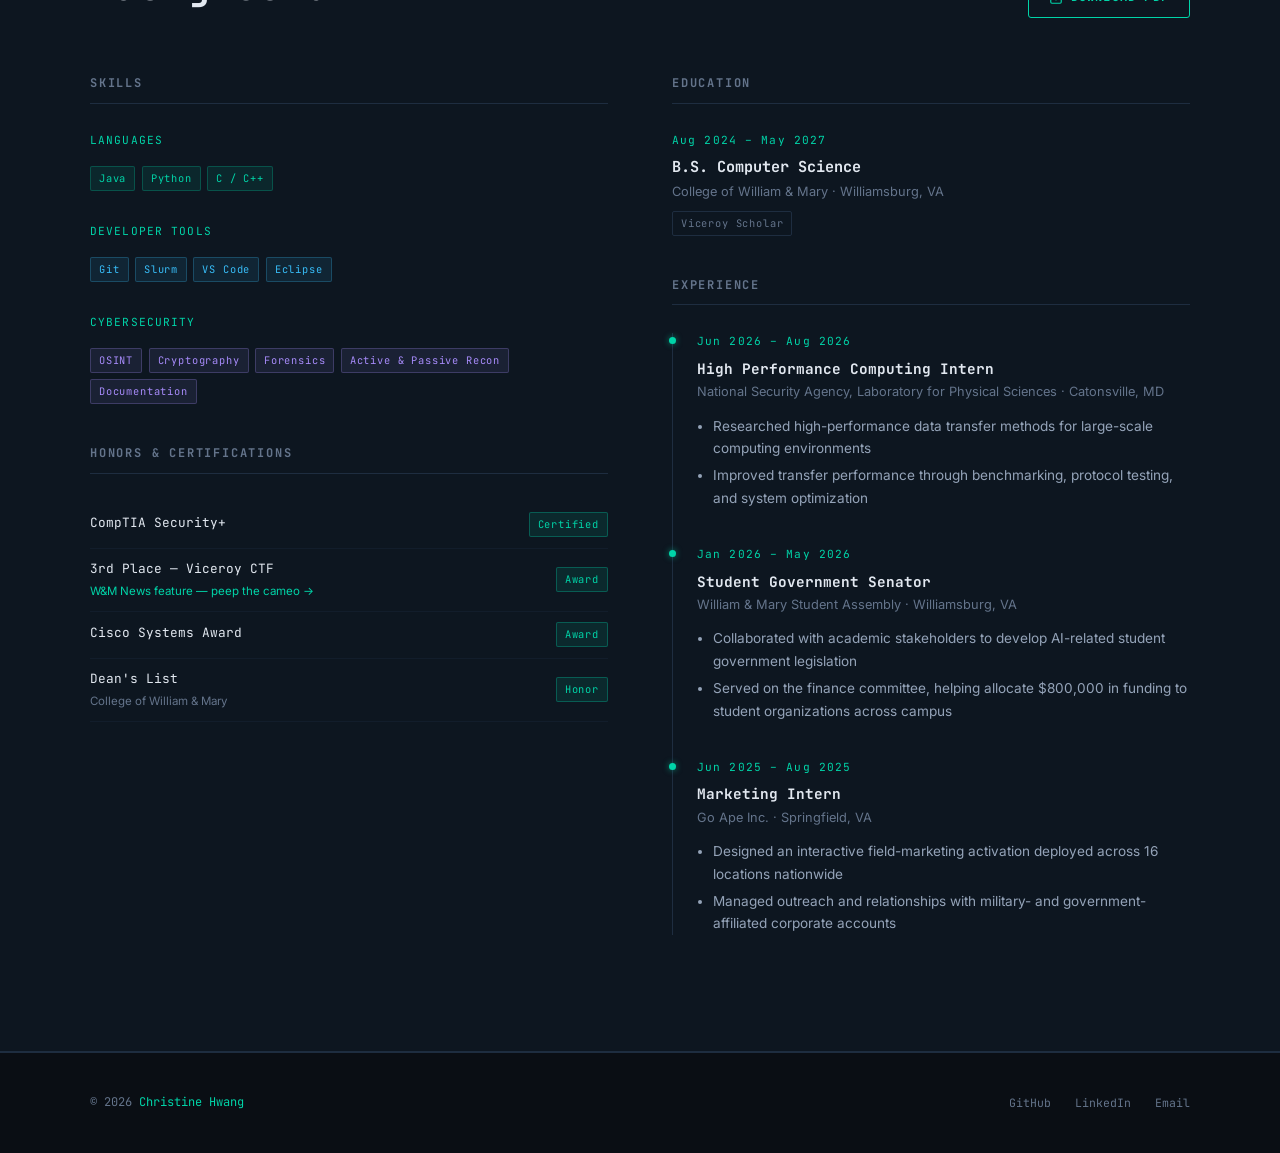
==== commit 0cd2c34c: "Polish About intro paragraph Co-Authored-By: Claude Opus 4.8 <noreply@anthropic.com>" ====
--- a/index.html
+++ b/index.html
@@ -90,12 +90,12 @@
           </div>
 
           <div class="about__text">
-            <!-- TODO: rewrite this in your own voice -->
             <p>
-              
-              I am a third-year computer science/cybersecurity student at William and Mary, heading into my last year
-              of university. I am drawn to this field because it hosts the intersection of emerging and evolving technologies,
-              risk mitigation, and implications with national security. 
+              I'm a third-year computer science and cybersecurity student at William &amp; Mary, heading into my final
+              year. I'm drawn to this field because it sits at the intersection of emerging technology, risk mitigation,
+              and national security. And while I'm building the technical skills to understand cybersecurity threats and
+              frameworks, I know that's only half of it — the other half is distilling complex information for the right
+              audience, building rapport with partners and clients, and leading with curiosity in every conversation.
             </p>
             <p>
               Outside of coursework you'll usually find me constantly trying new things and chasing unfamiliar experiences.
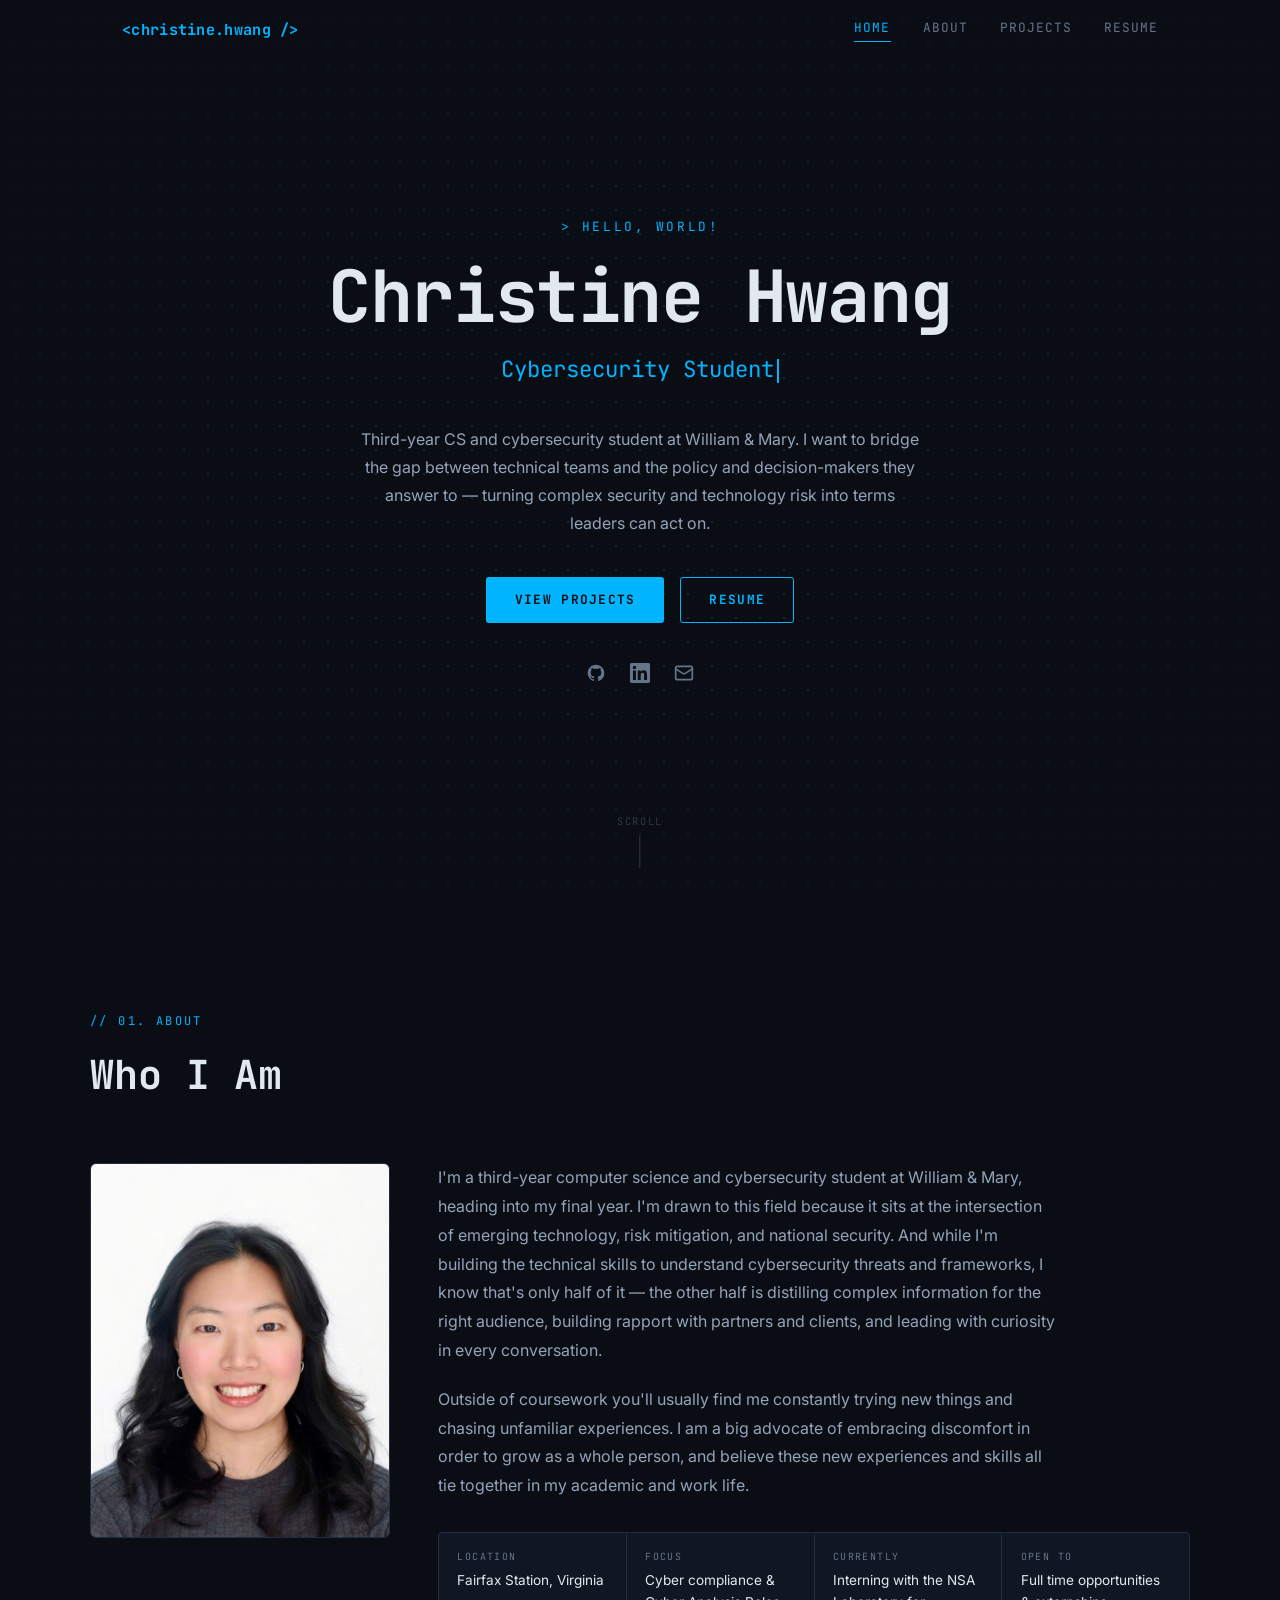
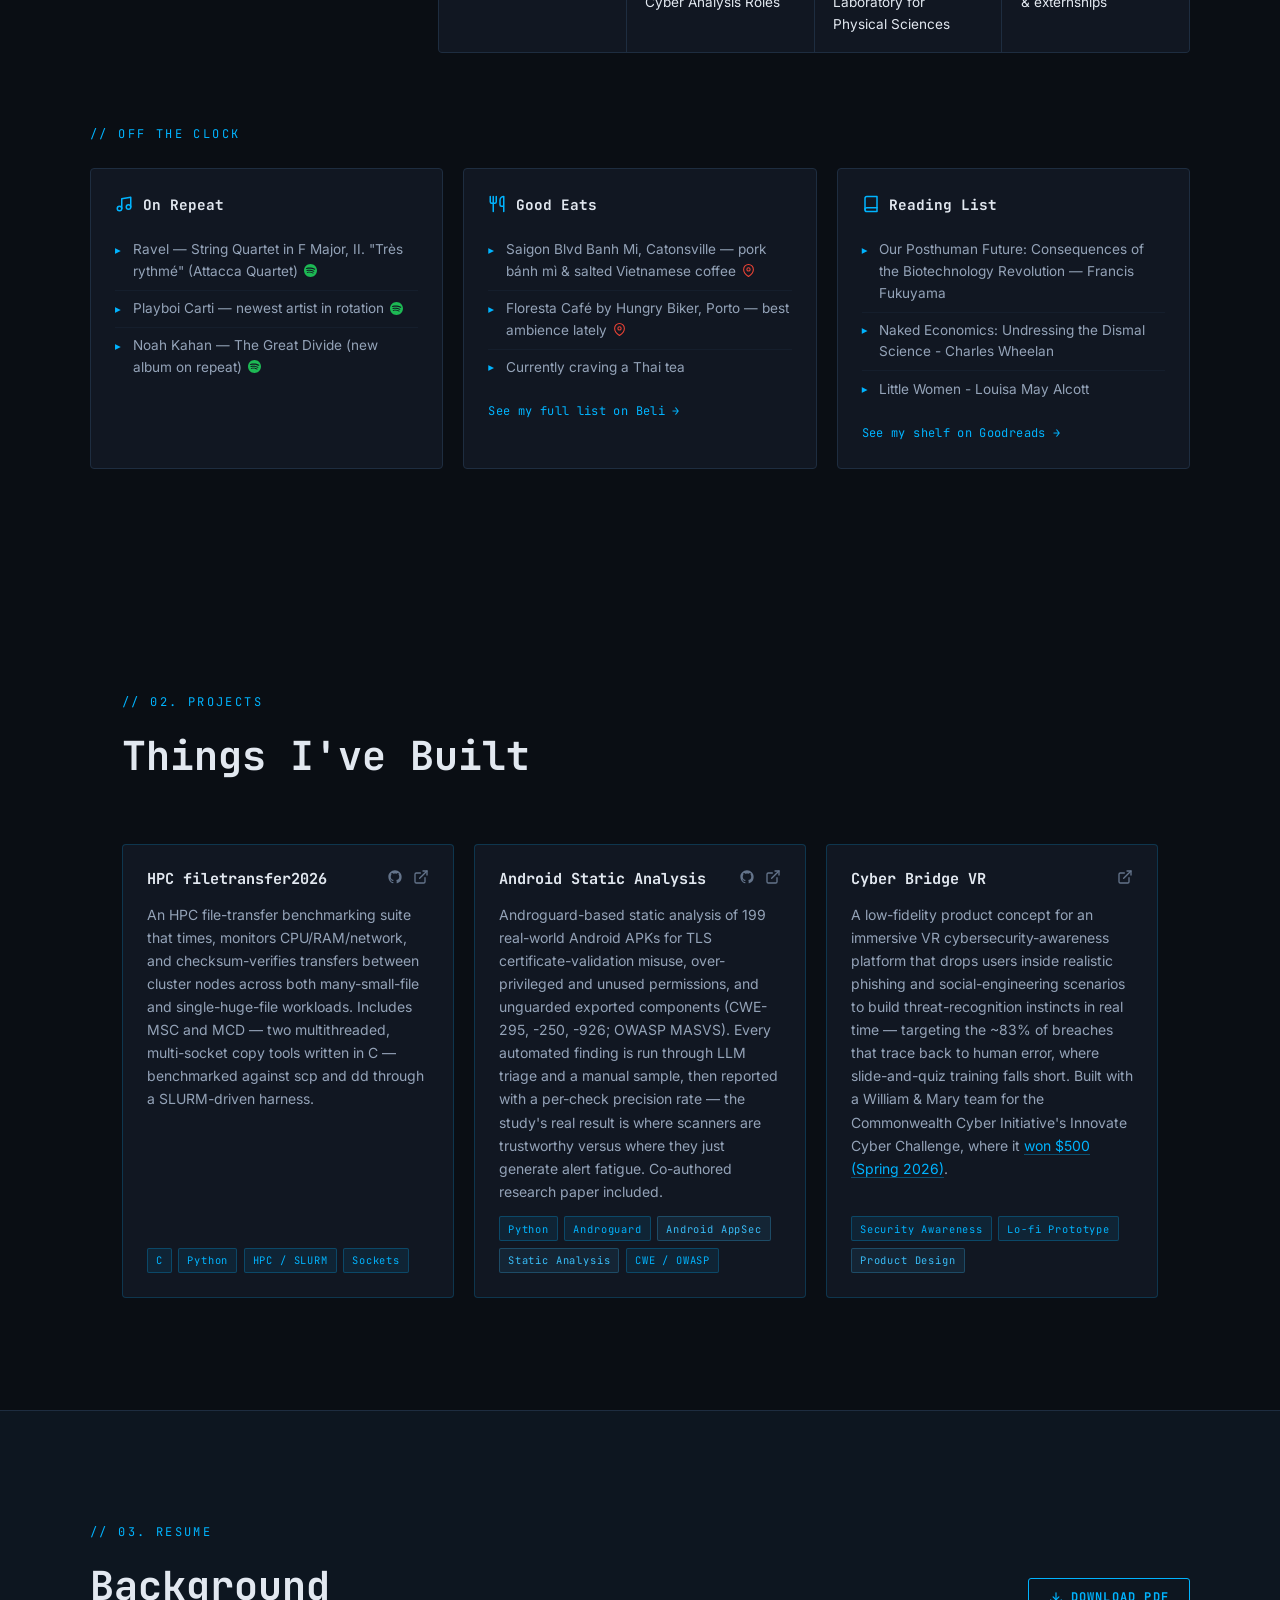
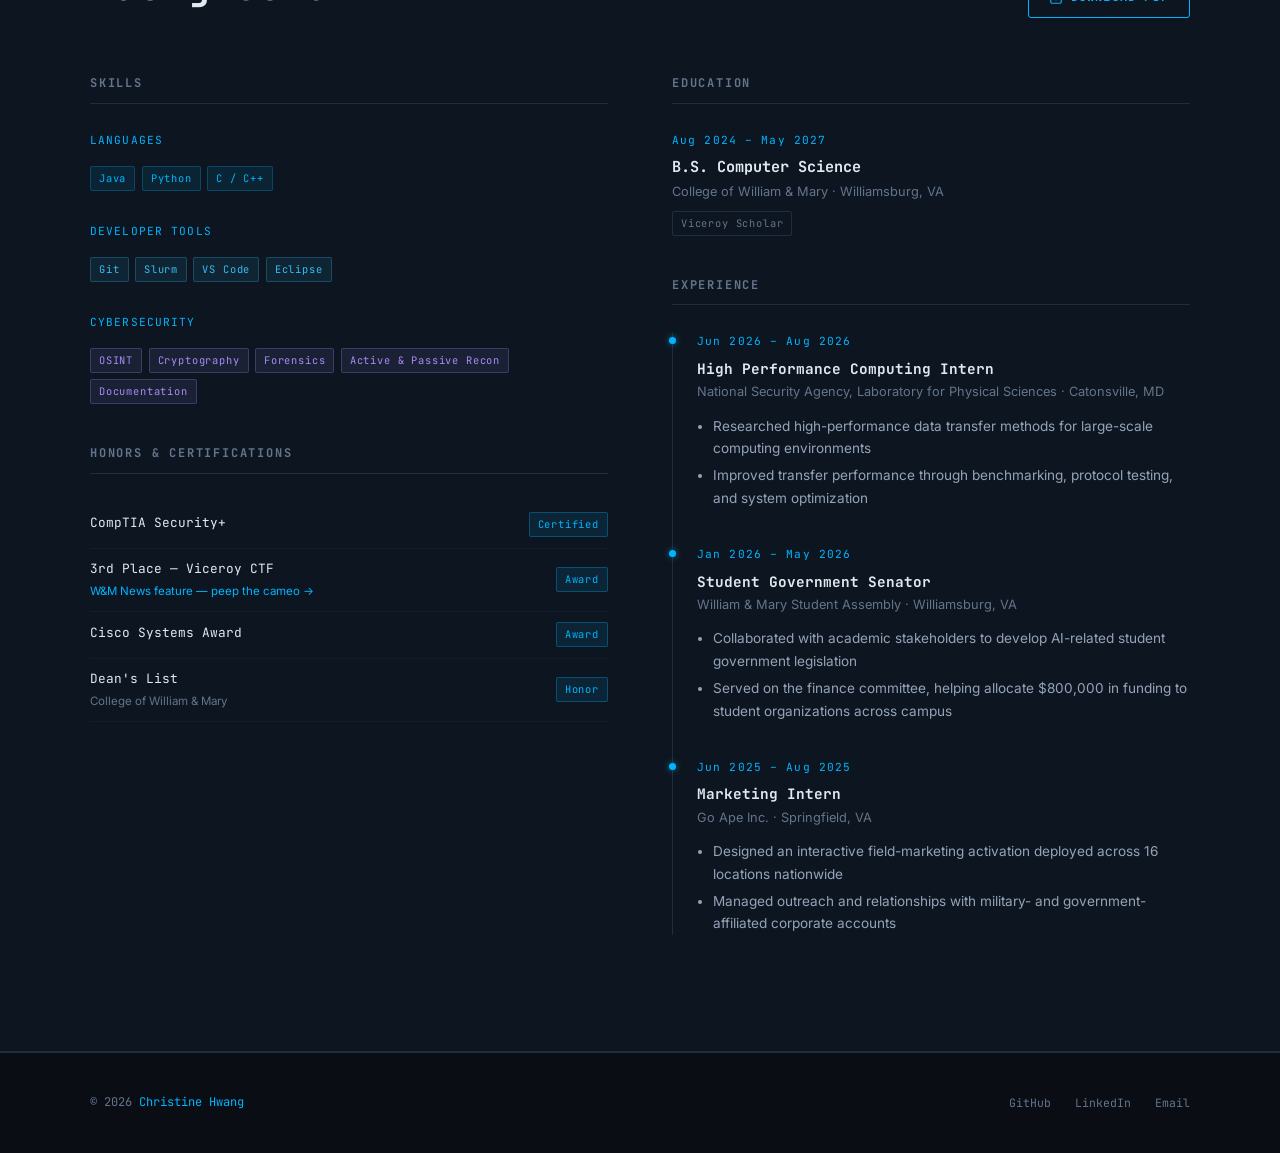
==== commit 0777dee9: "Recolor accent to neon blue; set public email to outlook Co-Authored-By: Claude Opus 4.8 <noreply@an" ====
--- a/index.html
+++ b/index.html
@@ -57,8 +57,7 @@
           <a href="https://linkedin.com/in/christine-hwang-834550258/" aria-label="LinkedIn" target="_blank" rel="noopener noreferrer">
             <svg width="20" height="20" viewBox="0 0 24 24" fill="currentColor" aria-hidden="true"><path d="M20.447 20.452h-3.554v-5.569c0-1.328-.027-3.037-1.852-3.037-1.853 0-2.136 1.445-2.136 2.939v5.667H9.351V9h3.414v1.561h.046c.477-.9 1.637-1.85 3.37-1.85 3.601 0 4.267 2.37 4.267 5.455v6.286zM5.337 7.433a2.062 2.062 0 01-2.063-2.065 2.064 2.064 0 112.063 2.065zm1.782 13.019H3.555V9h3.564v11.452zM22.225 0H1.771C.792 0 0 .774 0 1.729v20.542C0 23.227.792 24 1.771 24h20.451C23.2 24 24 23.227 24 22.271V1.729C24 .774 23.2 0 22.222 0h.003z" /></svg>
           </a>
-          <!-- TODO: confirm this is the email you want public -->
-          <a href="mailto:christinehwang19@gmail.com" aria-label="Email">
+          <a href="mailto:chrisjhwang28@outlook.com" aria-label="Email">
             <svg width="20" height="20" viewBox="0 0 24 24" fill="none" stroke="currentColor" stroke-width="2" stroke-linecap="round" stroke-linejoin="round" aria-hidden="true"><rect x="2" y="4" width="20" height="16" rx="2" /><path d="m22 7-8.97 5.7a1.94 1.94 0 0 1-2.06 0L2 7" /></svg>
           </a>
         </div>
@@ -384,7 +383,7 @@
       <div class="footer__links">
         <a href="https://github.com/chrisjhwang" target="_blank" rel="noopener noreferrer">GitHub</a>
         <a href="https://linkedin.com/in/christine-hwang-834550258/" target="_blank" rel="noopener noreferrer">LinkedIn</a>
-        <a href="mailto:christinehwang19@gmail.com">Email</a>
+        <a href="mailto:chrisjhwang28@outlook.com">Email</a>
       </div>
     </div>
   </footer>
--- a/styles.css
+++ b/styles.css
@@ -12,7 +12,7 @@
   --ink:       #e2e8f0;   /* primary text */
   --muted:     #94a3b8;   /* body copy */
   --dim:       #64748b;   /* labels / inactive */
-  --accent:    #00d4a8;   /* teal signature */
+  --accent:    #00b4ff;   /* neon-blue signature */
   --blue:      #38bdf8;
   --purple:    #a78bfa;
   --amber:     #f59e0b;
@@ -40,7 +40,7 @@
 ::-webkit-scrollbar { width: 4px; }
 ::-webkit-scrollbar-track { background: var(--bg); }
 ::-webkit-scrollbar-thumb { background: var(--border); border-radius: 2px; }
-::selection { background: rgba(0, 212, 168, 0.25); color: var(--ink); }
+::selection { background: rgba(0, 180, 255, 0.25); color: var(--ink); }
 
 /* ---------- Nav ---------- */
 .nav {
@@ -109,7 +109,7 @@
 .btn--solid { background: var(--accent); color: var(--bg); }
 .btn--solid:hover { opacity: 0.85; transform: translateY(-1px); }
 .btn--ghost { background: transparent; color: var(--accent); border-color: var(--accent); }
-.btn--ghost:hover { background: rgba(0, 212, 168, 0.1); transform: translateY(-1px); }
+.btn--ghost:hover { background: rgba(0, 180, 255, 0.1); transform: translateY(-1px); }
 
 /* ---------- Section shell ---------- */
 .section { padding: 7rem 2rem; }
@@ -145,12 +145,12 @@
 .hero__reveal,
 .hero__vignette { position: absolute; inset: 0; }
 .hero__grid {
-  background-image: radial-gradient(circle at center, rgba(0, 212, 168, 0.18) 1.2px, transparent 1.4px);
+  background-image: radial-gradient(circle at center, rgba(0, 180, 255, 0.18) 1.2px, transparent 1.4px);
   background-size: 24px 24px;
   background-position: center;
 }
 .hero__reveal {
-  background-image: radial-gradient(circle at center, rgba(0, 212, 168, 0.45) 2px, transparent 2.2px);
+  background-image: radial-gradient(circle at center, rgba(0, 180, 255, 0.45) 2px, transparent 2.2px);
   background-size: 24px 24px;
   background-position: center;
   opacity: 0;
@@ -264,7 +264,7 @@
   background: var(--card);
   transition: border-color 0.25s ease;
 }
-.about__photo:hover { border-color: rgba(0, 212, 168, 0.45); }
+.about__photo:hover { border-color: rgba(0, 180, 255, 0.45); }
 .about__photo img { width: 100%; height: 100%; object-fit: cover; }
 .about__photo-ph {
   position: absolute;
@@ -277,7 +277,7 @@
   color: var(--dim);
   border: 1px dashed var(--border);
   border-radius: 6px;
-  background: radial-gradient(circle at center, rgba(0, 212, 168, 0.07) 1px, transparent 1.4px) 0 0 / 18px 18px;
+  background: radial-gradient(circle at center, rgba(0, 180, 255, 0.07) 1px, transparent 1.4px) 0 0 / 18px 18px;
 }
 .about__photo-name { font-family: var(--mono); font-size: 0.8rem; color: var(--accent); }
 .about__photo-hint { font-family: var(--mono); font-size: 0.66rem; color: var(--dim); letter-spacing: 0.03em; }
@@ -321,7 +321,7 @@
   padding: 1.5rem;
   transition: border-color 0.25s ease, transform 0.25s ease;
 }
-.interest:hover { border-color: rgba(0, 212, 168, 0.4); transform: translateY(-3px); }
+.interest:hover { border-color: rgba(0, 180, 255, 0.4); transform: translateY(-3px); }
 .interest__head { display: flex; align-items: center; gap: 0.6rem; margin-bottom: 1rem; color: var(--accent); }
 .interest__head h3 { font-family: var(--mono); font-size: 0.9rem; font-weight: 700; color: var(--ink); margin: 0; }
 .interest ul { list-style: none; margin: 0; padding: 0; }
@@ -374,11 +374,11 @@
   gap: 0.85rem;
   transition: border-color 0.25s ease, transform 0.25s ease, box-shadow 0.25s ease;
 }
-.card--highlight { border-color: rgba(0, 212, 168, 0.2); }
+.card--highlight { border-color: rgba(0, 180, 255, 0.2); }
 .card:hover {
-  border-color: rgba(0, 212, 168, 0.5);
+  border-color: rgba(0, 180, 255, 0.5);
   transform: translateY(-3px);
-  box-shadow: 0 8px 32px rgba(0, 212, 168, 0.08);
+  box-shadow: 0 8px 32px rgba(0, 180, 255, 0.08);
 }
 .card__top { display: flex; justify-content: space-between; align-items: flex-start; gap: 1rem; }
 .card__top h3 {
@@ -396,7 +396,7 @@
 .card__desc a {
   color: var(--accent);
   text-decoration: none;
-  border-bottom: 1px solid rgba(0, 212, 168, 0.35);
+  border-bottom: 1px solid rgba(0, 180, 255, 0.35);
   transition: border-color 0.2s ease;
 }
 .card__desc a:hover { border-bottom-color: var(--accent); }
@@ -410,8 +410,8 @@
   padding: 0.2rem 0.5rem;
   border-radius: 2px;
   color: var(--accent);
-  background: rgba(0, 212, 168, 0.09);
-  border: 1px solid rgba(0, 212, 168, 0.25);
+  background: rgba(0, 180, 255, 0.09);
+  border: 1px solid rgba(0, 180, 255, 0.25);
 }
 .tag[data-tag="blue"]   { color: var(--blue);   background: rgba(56, 189, 248, 0.09);  border-color: rgba(56, 189, 248, 0.25); }
 .tag[data-tag="purple"] { color: var(--purple); background: rgba(167, 139, 250, 0.09); border-color: rgba(167, 139, 250, 0.25); }
@@ -454,7 +454,7 @@
   width: 0;
   background: var(--accent);
   border-radius: 2px;
-  box-shadow: 0 0 8px rgba(0, 212, 168, 0.4);
+  box-shadow: 0 0 8px rgba(0, 180, 255, 0.4);
   transition: width 1s cubic-bezier(0.4, 0, 0.2, 1);
 }
 
@@ -478,7 +478,7 @@
   border-radius: 2px;
   white-space: nowrap;
 }
-.badge--earned   { color: var(--accent); background: rgba(0, 212, 168, 0.1); border: 1px solid rgba(0, 212, 168, 0.3); }
+.badge--earned   { color: var(--accent); background: rgba(0, 180, 255, 0.1); border: 1px solid rgba(0, 180, 255, 0.3); }
 .badge--progress { color: var(--amber);  background: rgba(245, 158, 11, 0.1); border: 1px solid rgba(245, 158, 11, 0.3); }
 
 /* Education */
@@ -500,7 +500,7 @@
   height: 7px;
   border-radius: 50%;
   background: var(--accent);
-  box-shadow: 0 0 6px rgba(0, 212, 168, 0.6);
+  box-shadow: 0 0 6px rgba(0, 180, 255, 0.6);
 }
 .tl-period { font-family: var(--mono); font-size: 0.7rem; color: var(--accent); letter-spacing: 0.1em; margin: 0 0 0.35rem; }
 .tl-title { font-family: var(--mono); font-size: 0.9rem; font-weight: 700; color: var(--ink); margin: 0 0 0.15rem; }
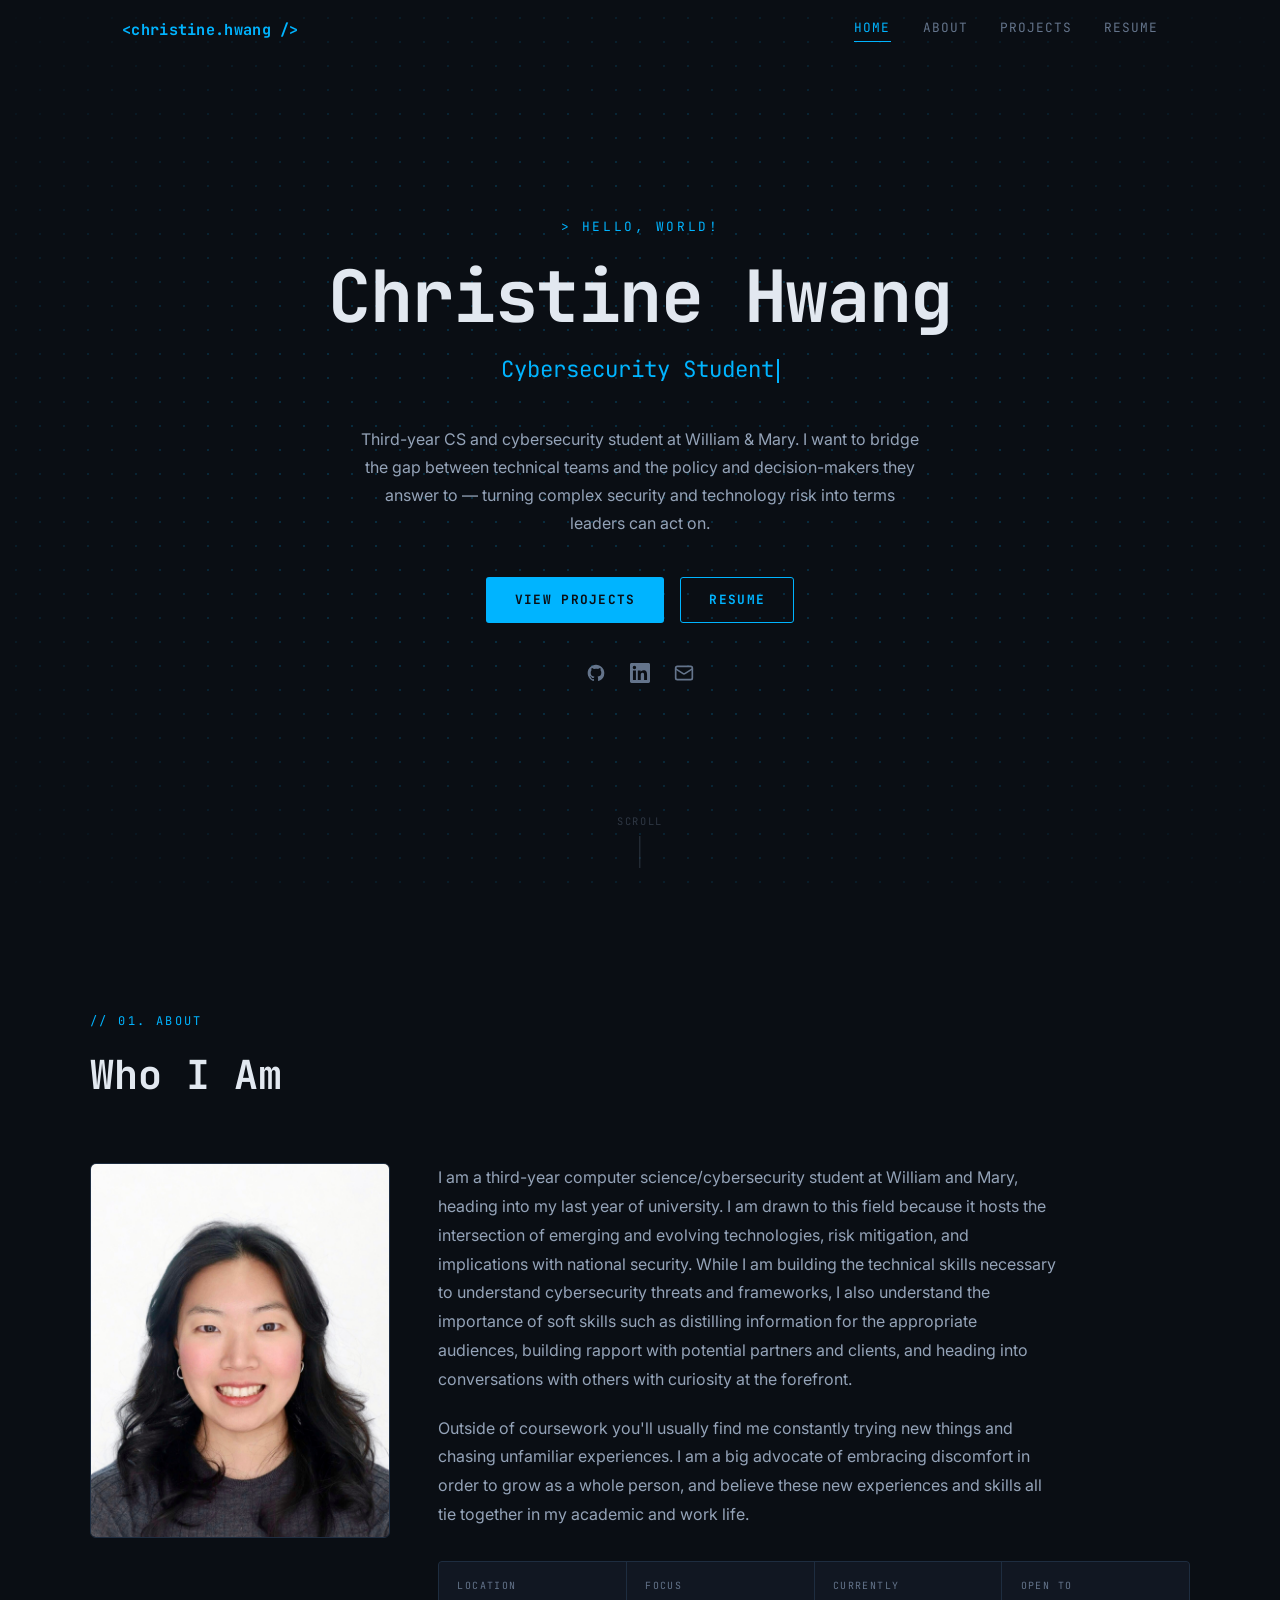
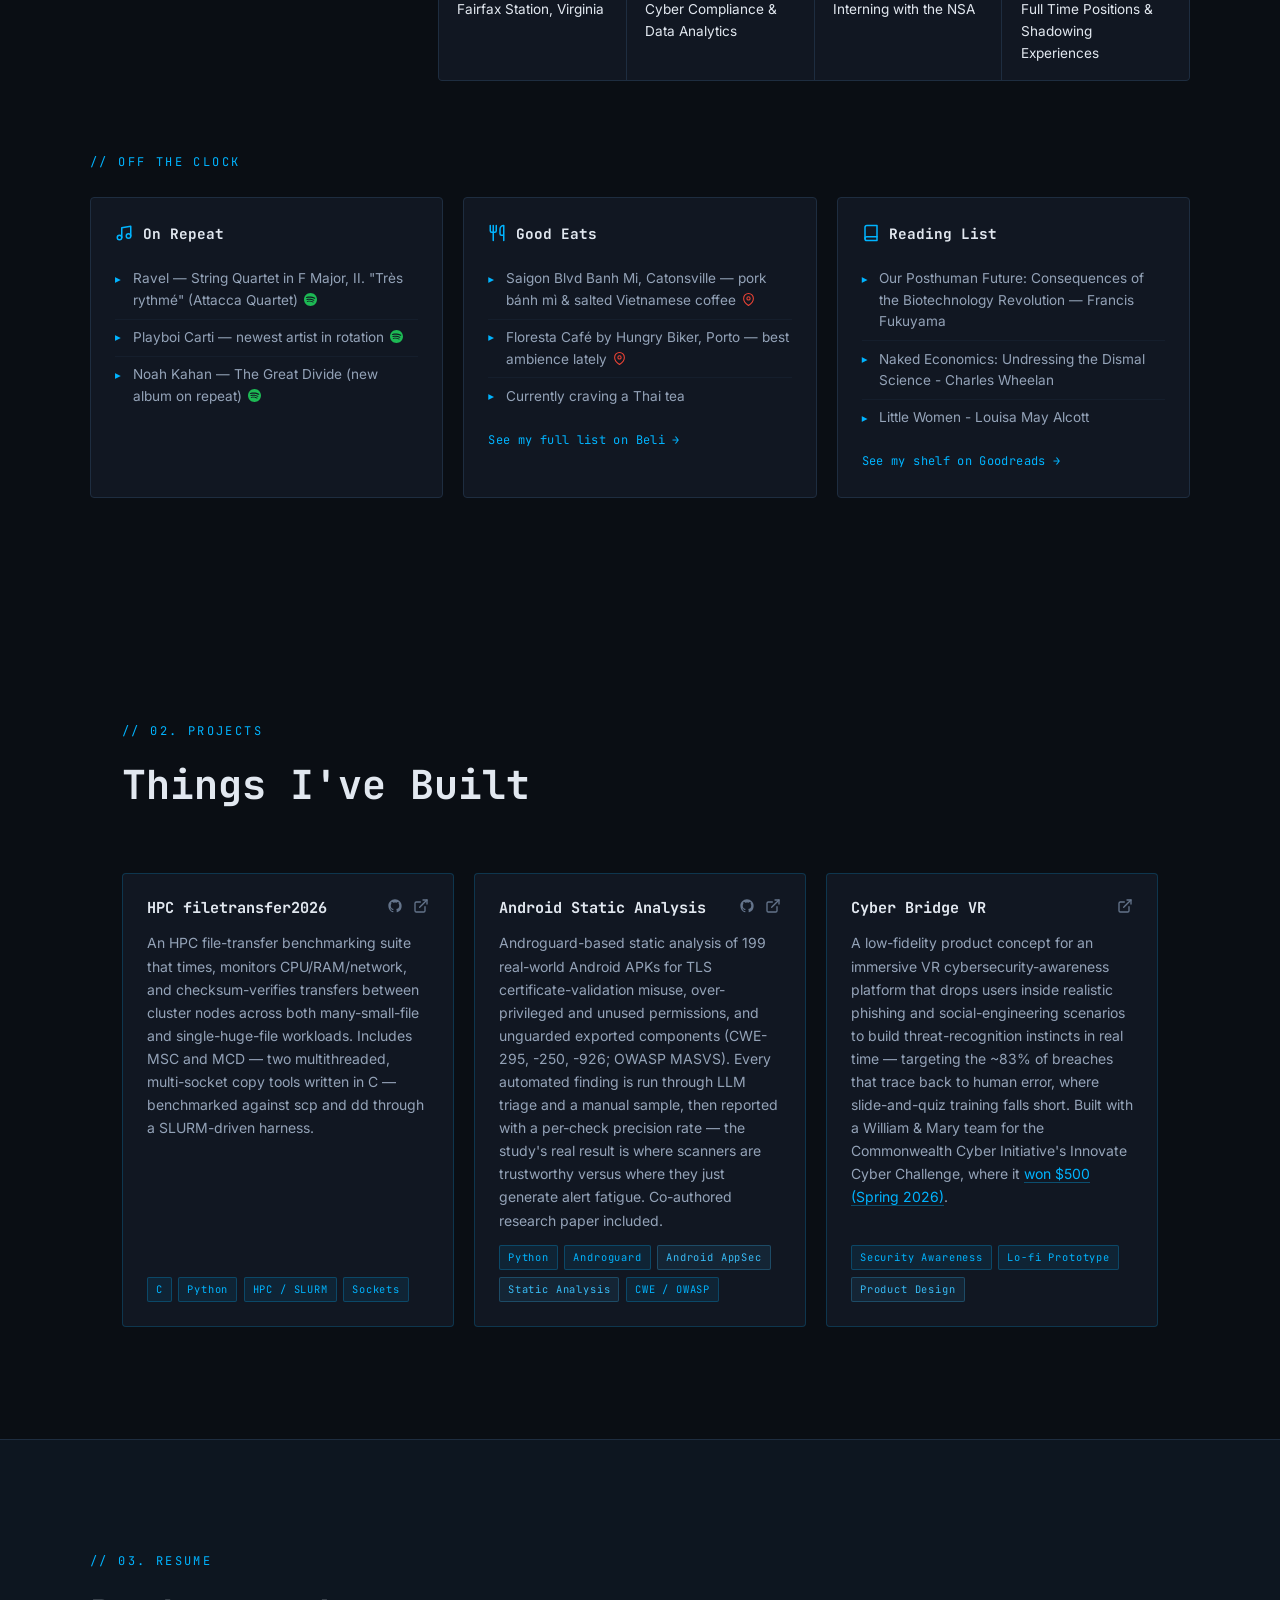
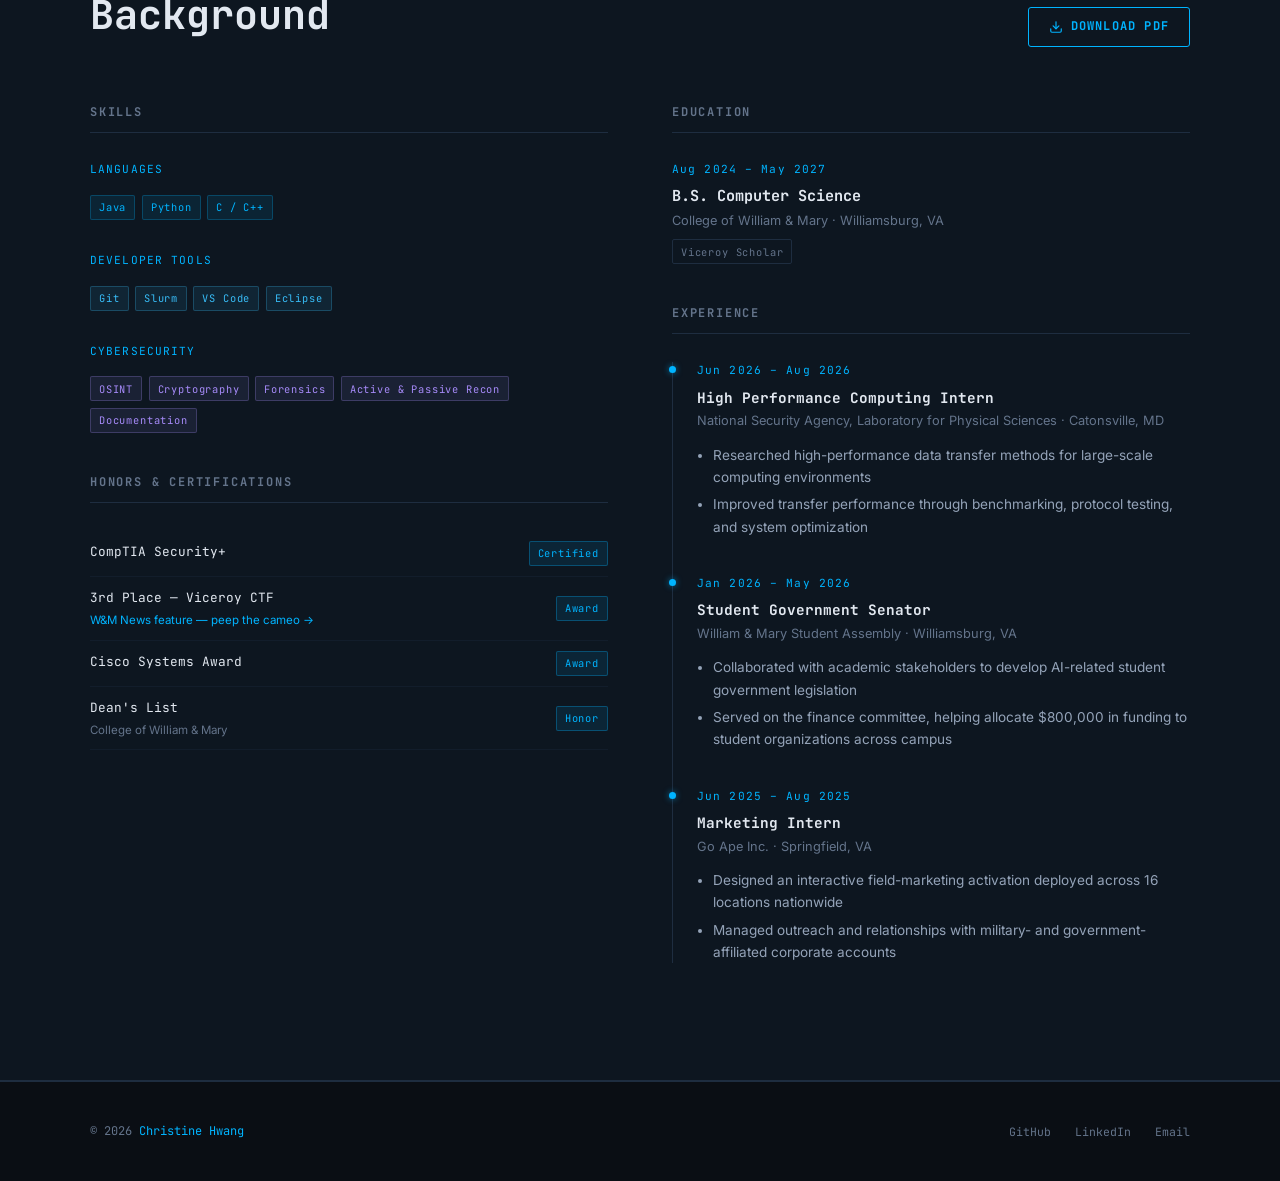
==== commit 506862c1: "editing smaller things" ====
--- a/index.html
+++ b/index.html
@@ -57,7 +57,8 @@
           <a href="https://linkedin.com/in/christine-hwang-834550258/" aria-label="LinkedIn" target="_blank" rel="noopener noreferrer">
             <svg width="20" height="20" viewBox="0 0 24 24" fill="currentColor" aria-hidden="true"><path d="M20.447 20.452h-3.554v-5.569c0-1.328-.027-3.037-1.852-3.037-1.853 0-2.136 1.445-2.136 2.939v5.667H9.351V9h3.414v1.561h.046c.477-.9 1.637-1.85 3.37-1.85 3.601 0 4.267 2.37 4.267 5.455v6.286zM5.337 7.433a2.062 2.062 0 01-2.063-2.065 2.064 2.064 0 112.063 2.065zm1.782 13.019H3.555V9h3.564v11.452zM22.225 0H1.771C.792 0 0 .774 0 1.729v20.542C0 23.227.792 24 1.771 24h20.451C23.2 24 24 23.227 24 22.271V1.729C24 .774 23.2 0 22.222 0h.003z" /></svg>
           </a>
-          <a href="mailto:chrisjhwang28@outlook.com" aria-label="Email">
+          <!-- TODO: confirm this is the email you want public -->
+          <a href="mailto:christinehwang19@gmail.com" aria-label="Email">
             <svg width="20" height="20" viewBox="0 0 24 24" fill="none" stroke="currentColor" stroke-width="2" stroke-linecap="round" stroke-linejoin="round" aria-hidden="true"><rect x="2" y="4" width="20" height="16" rx="2" /><path d="m22 7-8.97 5.7a1.94 1.94 0 0 1-2.06 0L2 7" /></svg>
           </a>
         </div>
@@ -89,25 +90,28 @@
           </div>
 
           <div class="about__text">
+            <!-- TODO: rewrite this in your own voice -->
             <p>
-              I'm a third-year computer science and cybersecurity student at William &amp; Mary, heading into my final
-              year. I'm drawn to this field because it sits at the intersection of emerging technology, risk mitigation,
-              and national security. And while I'm building the technical skills to understand cybersecurity threats and
-              frameworks, I know that's only half of it — the other half is distilling complex information for the right
-              audience, building rapport with partners and clients, and leading with curiosity in every conversation.
+              
+              I am a third-year computer science/cybersecurity student at William and Mary, heading into my last year
+              of university. I am drawn to this field because it hosts the intersection of emerging and evolving technologies,
+              risk mitigation, and implications with national security. While I am building the technical skills necessary to understand
+              cybersecurity threats and frameworks, I also understand the importance of soft skills such as distilling information for 
+              the appropriate audiences, building rapport with potential partners and clients, and heading into conversations with others with
+              curiosity at the forefront. 
             </p>
             <p>
               Outside of coursework you'll usually find me constantly trying new things and chasing unfamiliar experiences.
               I am a big advocate of embracing discomfort in order to grow as a whole person, and believe these new experiences
-              and skills all tie together in my academic and work life. 
+              and skills all tie together in my academic and work life.  
             </p>
 
             <!-- TODO: fill in your real details -->
             <dl class="about__facts">
               <div><dt>Location</dt><dd>Fairfax Station, Virginia</dd></div>
-              <div><dt>Focus</dt><dd>Cyber compliance &amp; Cyber Analysis Roles</dd></div>
-              <div><dt>Currently</dt><dd>Interning with the NSA Laboratory for Physical Sciences</dd></div>
-              <div><dt>Open to</dt><dd>Full time opportunities &amp; externships</dd></div>
+              <div><dt>Focus</dt><dd>Cyber Compliance &amp; Data Analytics</dd></div>
+              <div><dt>Currently</dt><dd>Interning with the NSA</dd></div>
+              <div><dt>Open to</dt><dd>Full Time Positions &amp; Shadowing Experiences</dd></div>
             </dl>
           </div>
         </div>
@@ -383,7 +387,7 @@
       <div class="footer__links">
         <a href="https://github.com/chrisjhwang" target="_blank" rel="noopener noreferrer">GitHub</a>
         <a href="https://linkedin.com/in/christine-hwang-834550258/" target="_blank" rel="noopener noreferrer">LinkedIn</a>
-        <a href="mailto:chrisjhwang28@outlook.com">Email</a>
+        <a href="mailto:christinehwang19@gmail.com">Email</a>
       </div>
     </div>
   </footer>
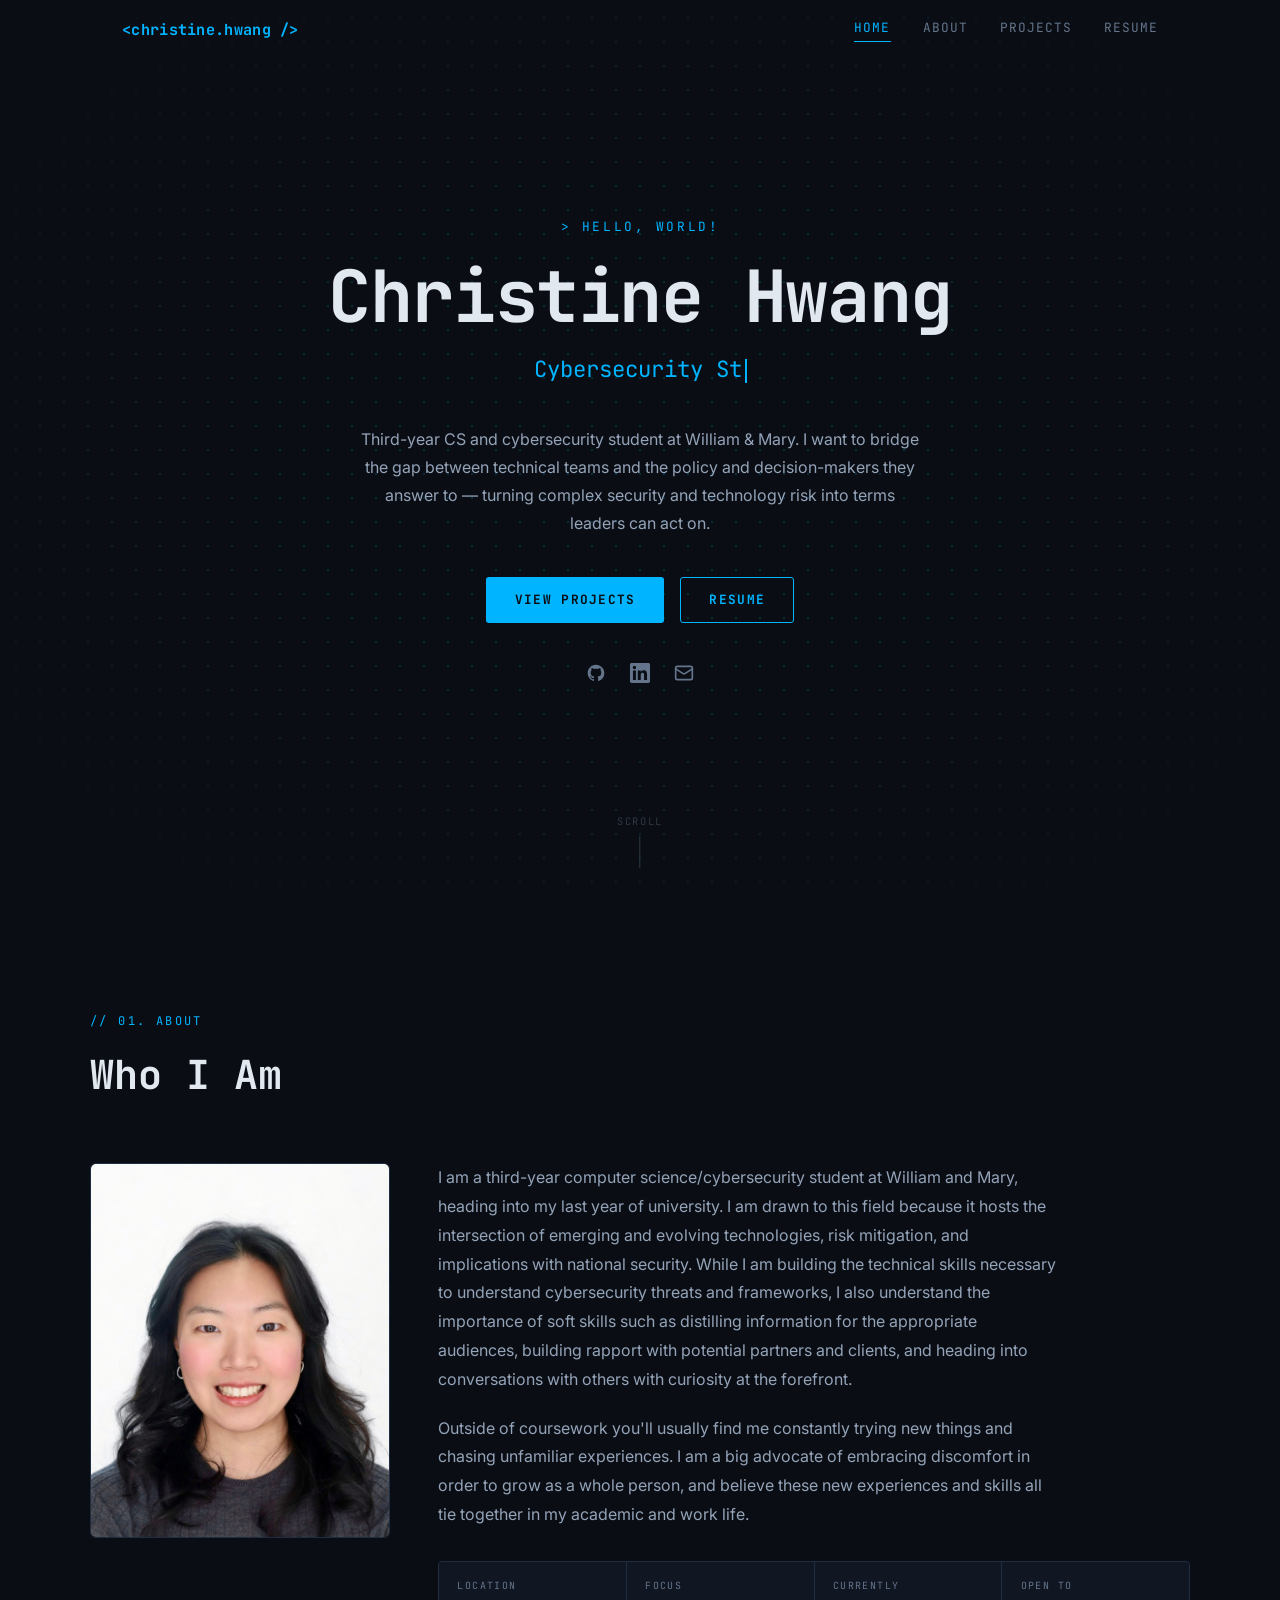
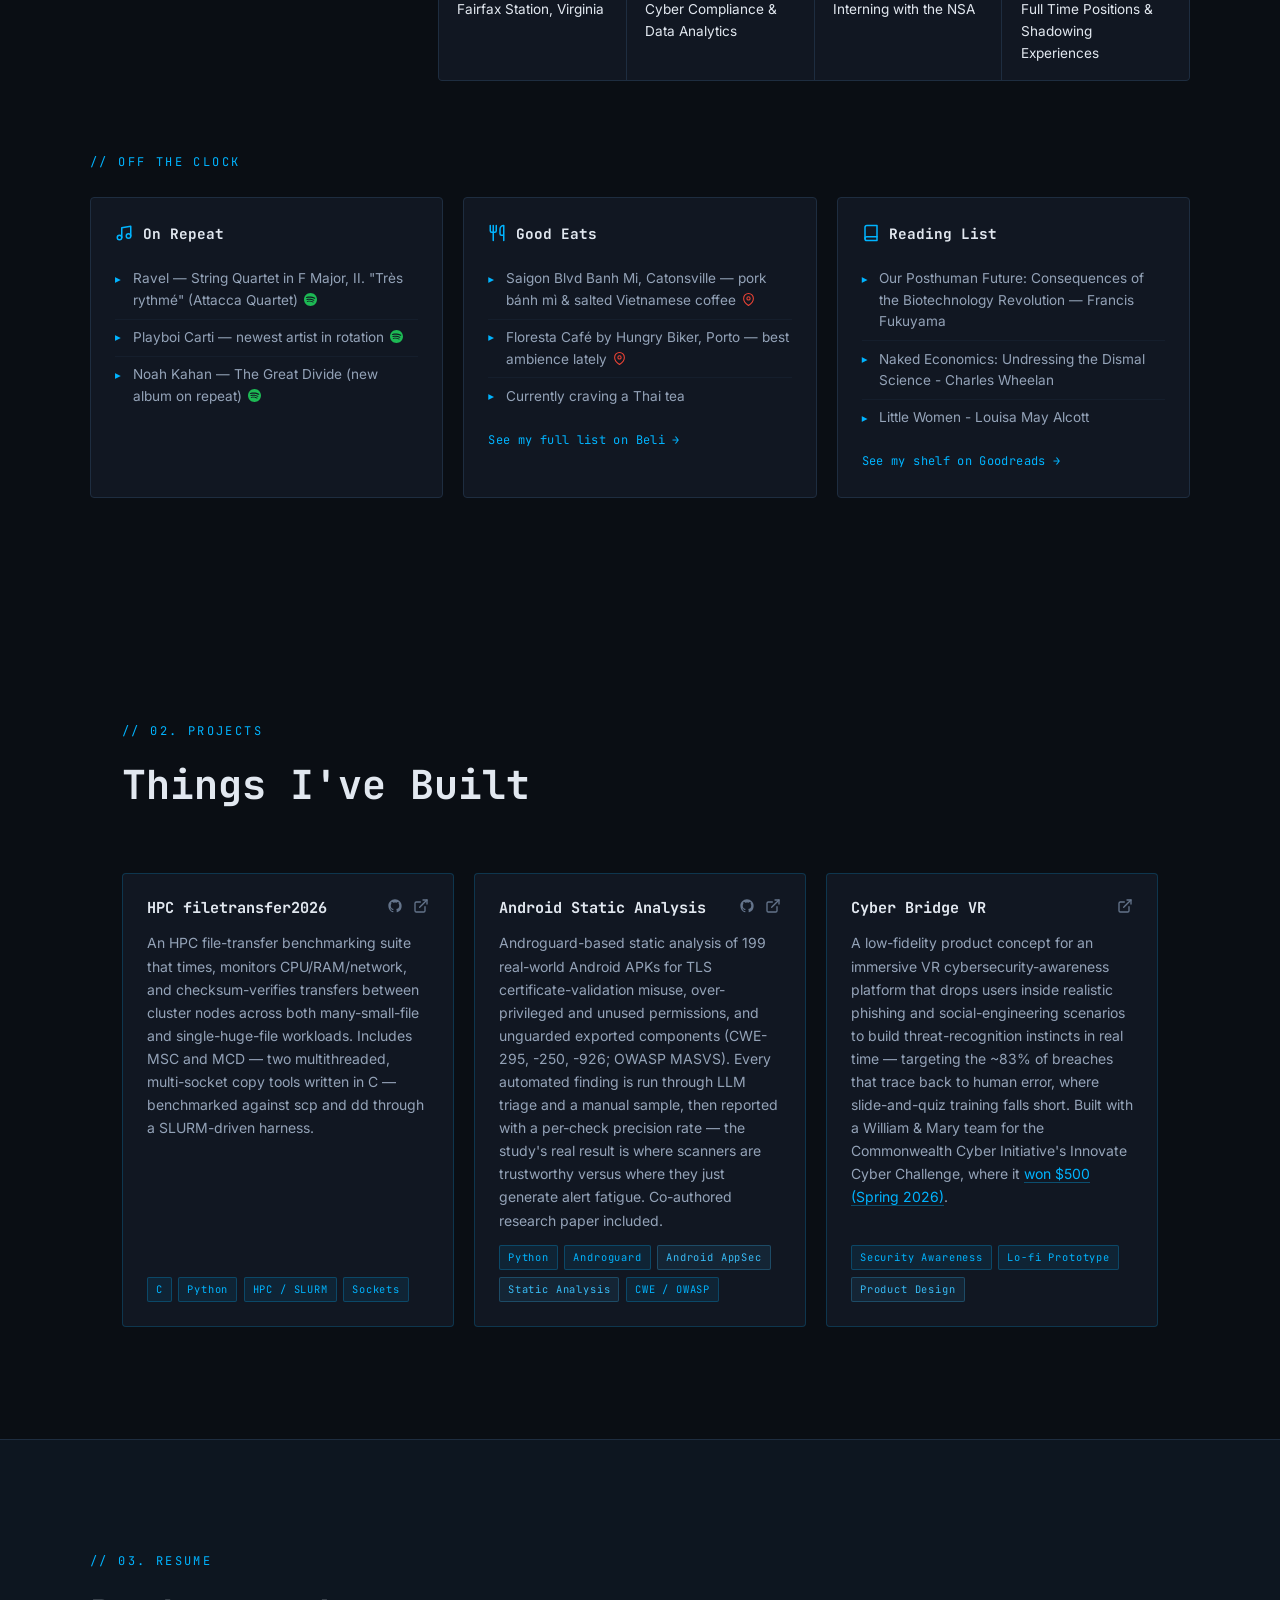
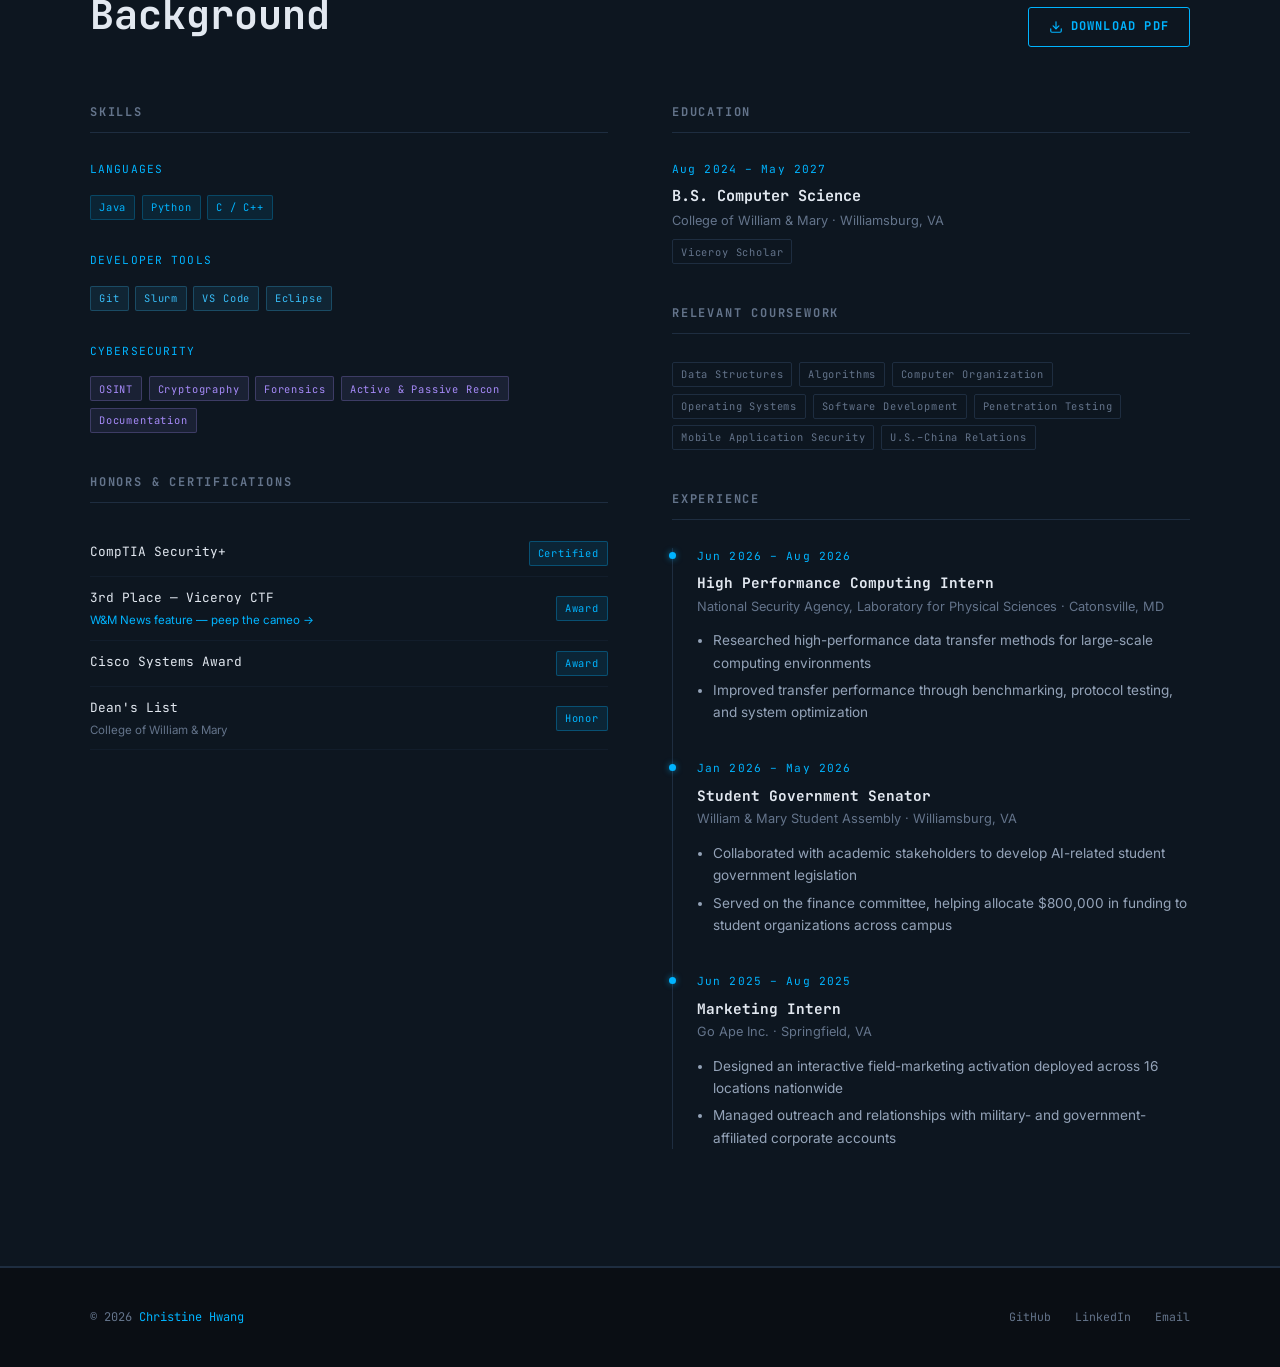
==== commit 2a09047d: "Add Relevant Coursework to resume; restore outlook email Co-Authored-By: Claude Opus 4.8 <noreply@an" ====
--- a/index.html
+++ b/index.html
@@ -57,8 +57,7 @@
           <a href="https://linkedin.com/in/christine-hwang-834550258/" aria-label="LinkedIn" target="_blank" rel="noopener noreferrer">
             <svg width="20" height="20" viewBox="0 0 24 24" fill="currentColor" aria-hidden="true"><path d="M20.447 20.452h-3.554v-5.569c0-1.328-.027-3.037-1.852-3.037-1.853 0-2.136 1.445-2.136 2.939v5.667H9.351V9h3.414v1.561h.046c.477-.9 1.637-1.85 3.37-1.85 3.601 0 4.267 2.37 4.267 5.455v6.286zM5.337 7.433a2.062 2.062 0 01-2.063-2.065 2.064 2.064 0 112.063 2.065zm1.782 13.019H3.555V9h3.564v11.452zM22.225 0H1.771C.792 0 0 .774 0 1.729v20.542C0 23.227.792 24 1.771 24h20.451C23.2 24 24 23.227 24 22.271V1.729C24 .774 23.2 0 22.222 0h.003z" /></svg>
           </a>
-          <!-- TODO: confirm this is the email you want public -->
-          <a href="mailto:christinehwang19@gmail.com" aria-label="Email">
+          <a href="mailto:chrisjhwang28@outlook.com" aria-label="Email">
             <svg width="20" height="20" viewBox="0 0 24 24" fill="none" stroke="currentColor" stroke-width="2" stroke-linecap="round" stroke-linejoin="round" aria-hidden="true"><rect x="2" y="4" width="20" height="16" rx="2" /><path d="m22 7-8.97 5.7a1.94 1.94 0 0 1-2.06 0L2 7" /></svg>
           </a>
         </div>
@@ -339,6 +338,18 @@
               </div>
             </div>
 
+            <h3 class="resume__label resume__label--spaced">Relevant Coursework</h3>
+            <div class="tags">
+              <span class="tag" data-tag="plain">Data Structures</span>
+              <span class="tag" data-tag="plain">Algorithms</span>
+              <span class="tag" data-tag="plain">Computer Organization</span>
+              <span class="tag" data-tag="plain">Operating Systems</span>
+              <span class="tag" data-tag="plain">Software Development</span>
+              <span class="tag" data-tag="plain">Penetration Testing</span>
+              <span class="tag" data-tag="plain">Mobile Application Security</span>
+              <span class="tag" data-tag="plain">U.S.–China Relations</span>
+            </div>
+
             <h3 class="resume__label resume__label--spaced">Experience</h3>
             <div class="timeline">
               <div class="tl-item">
@@ -387,7 +398,7 @@
       <div class="footer__links">
         <a href="https://github.com/chrisjhwang" target="_blank" rel="noopener noreferrer">GitHub</a>
         <a href="https://linkedin.com/in/christine-hwang-834550258/" target="_blank" rel="noopener noreferrer">LinkedIn</a>
-        <a href="mailto:christinehwang19@gmail.com">Email</a>
+        <a href="mailto:chrisjhwang28@outlook.com">Email</a>
       </div>
     </div>
   </footer>
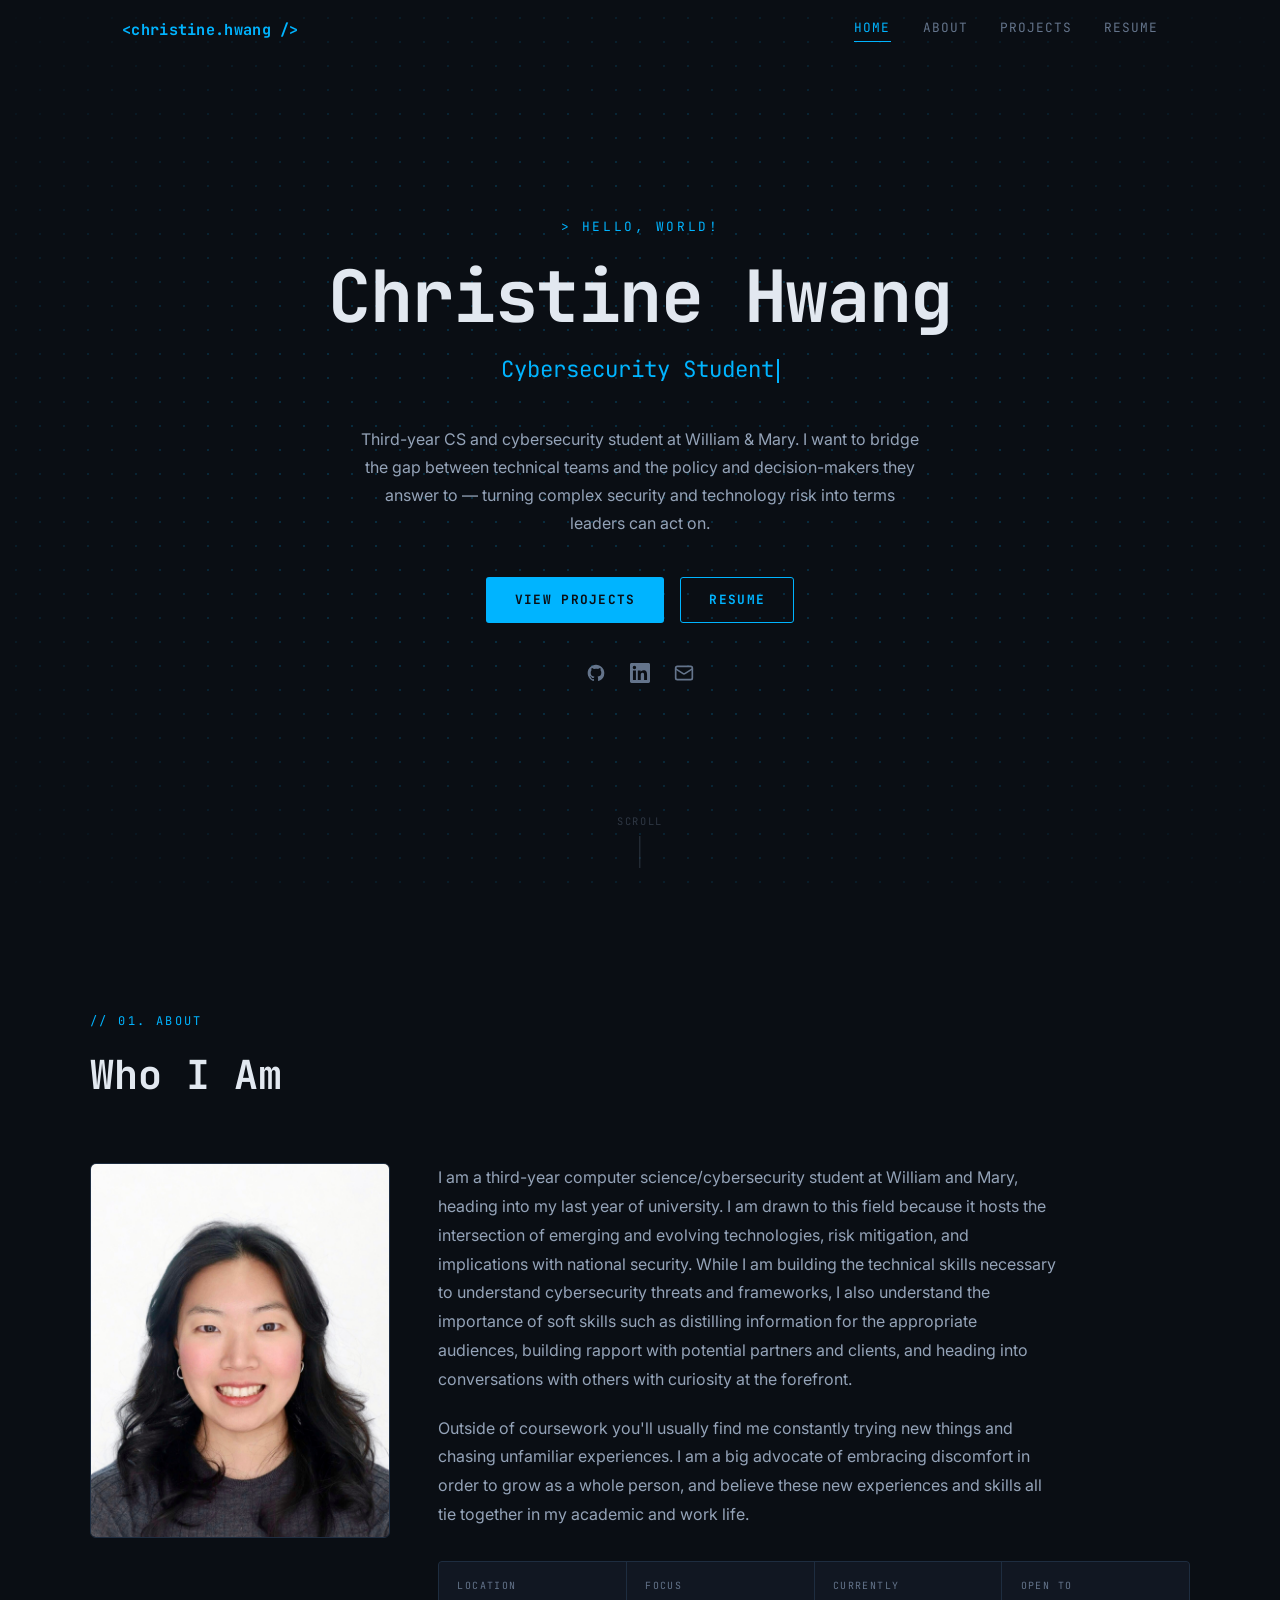
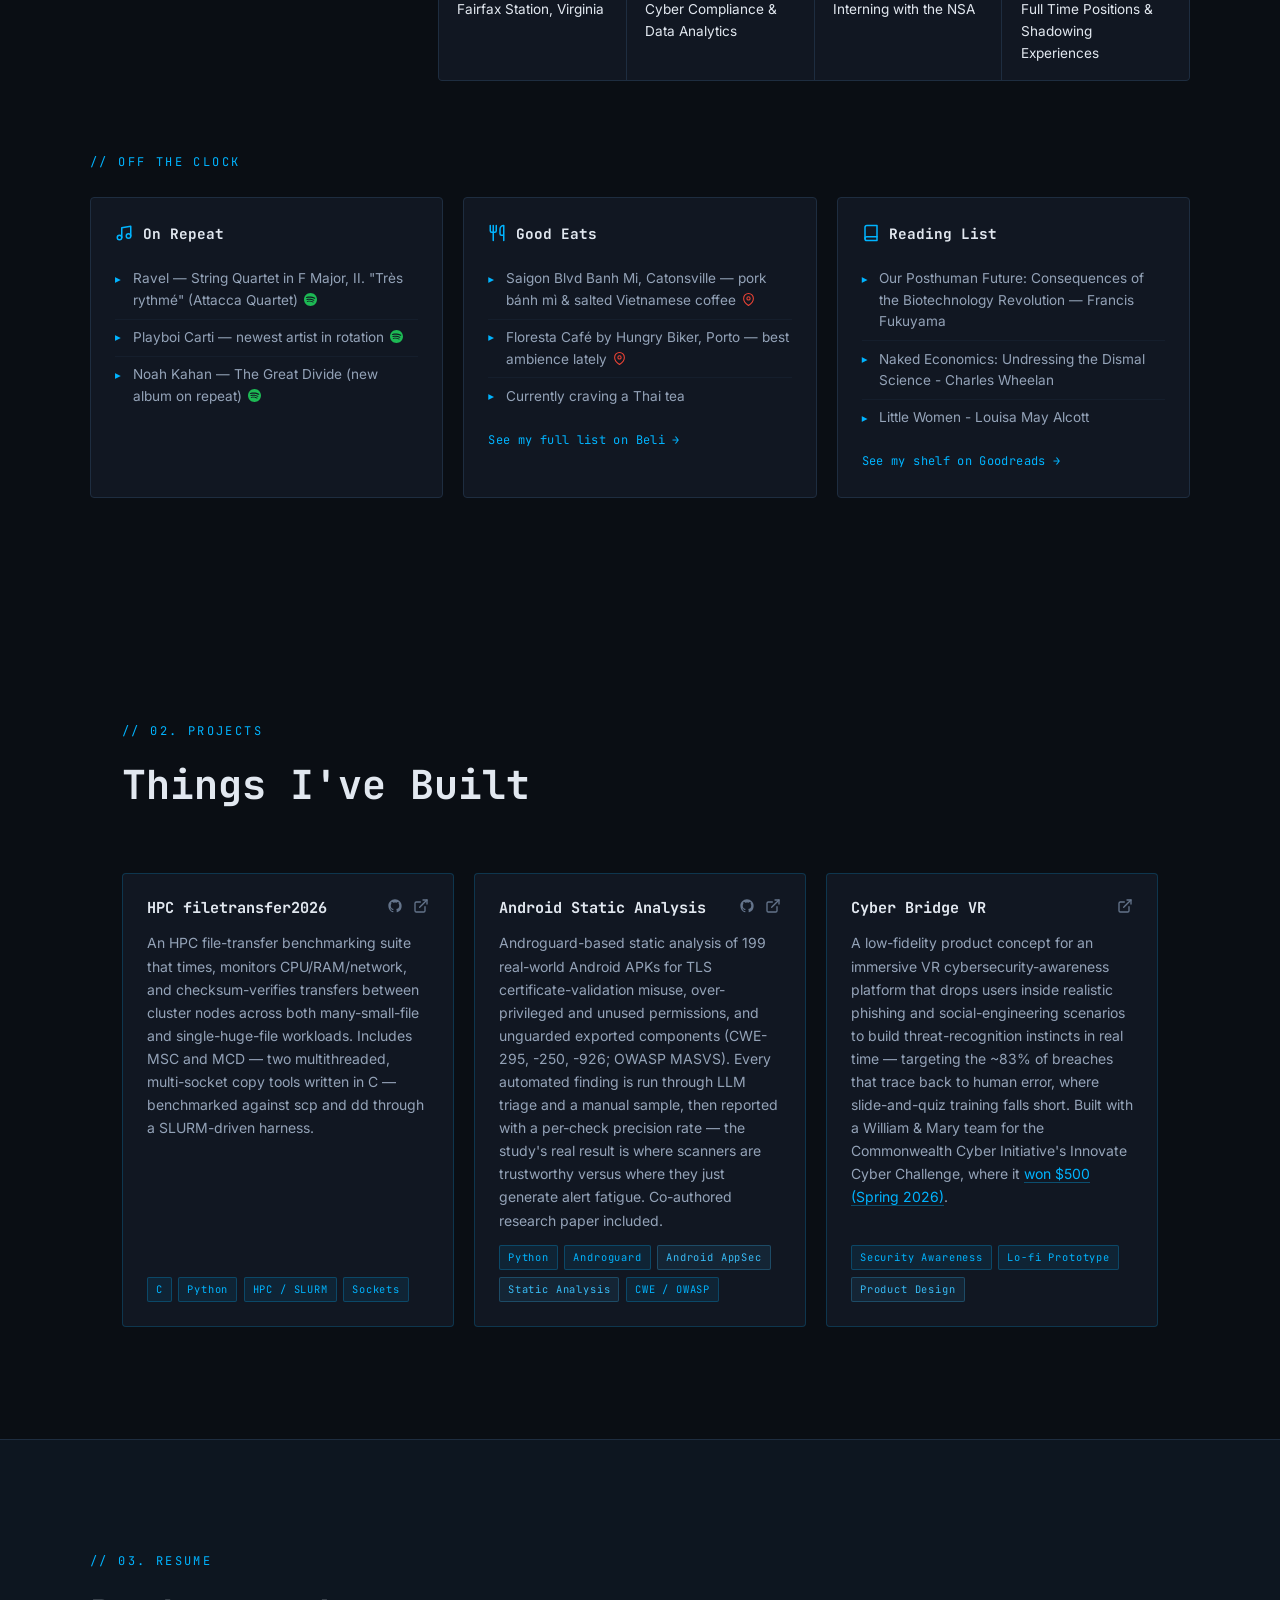
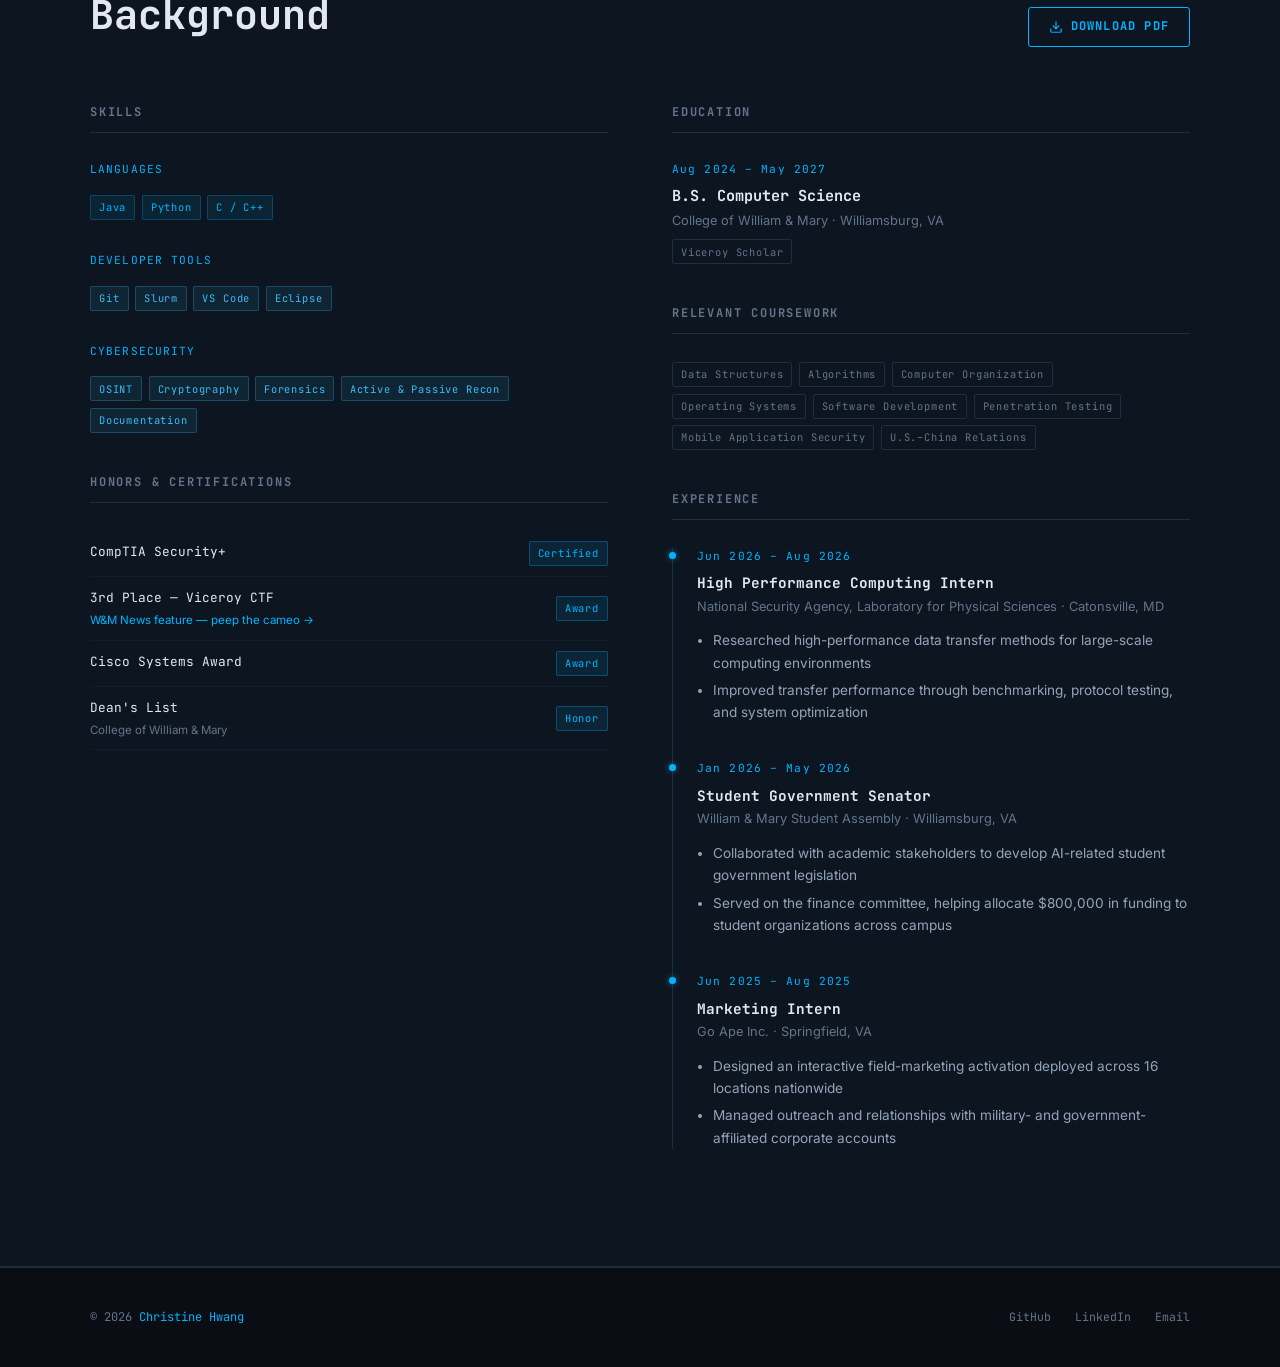
==== commit 48b57640: "Recolor Cybersecurity skill chips to blue Co-Authored-By: Claude Opus 4.8 <noreply@anthropic.com>" ====
--- a/index.html
+++ b/index.html
@@ -299,11 +299,11 @@
             <div class="skill-group">
               <p class="skill-group__title">Cybersecurity</p>
               <div class="tags">
-                <span class="tag" data-tag="purple">OSINT</span>
-                <span class="tag" data-tag="purple">Cryptography</span>
-                <span class="tag" data-tag="purple">Forensics</span>
-                <span class="tag" data-tag="purple">Active &amp; Passive Recon</span>
-                <span class="tag" data-tag="purple">Documentation</span>
+                <span class="tag" data-tag="blue">OSINT</span>
+                <span class="tag" data-tag="blue">Cryptography</span>
+                <span class="tag" data-tag="blue">Forensics</span>
+                <span class="tag" data-tag="blue">Active &amp; Passive Recon</span>
+                <span class="tag" data-tag="blue">Documentation</span>
               </div>
             </div>
 
